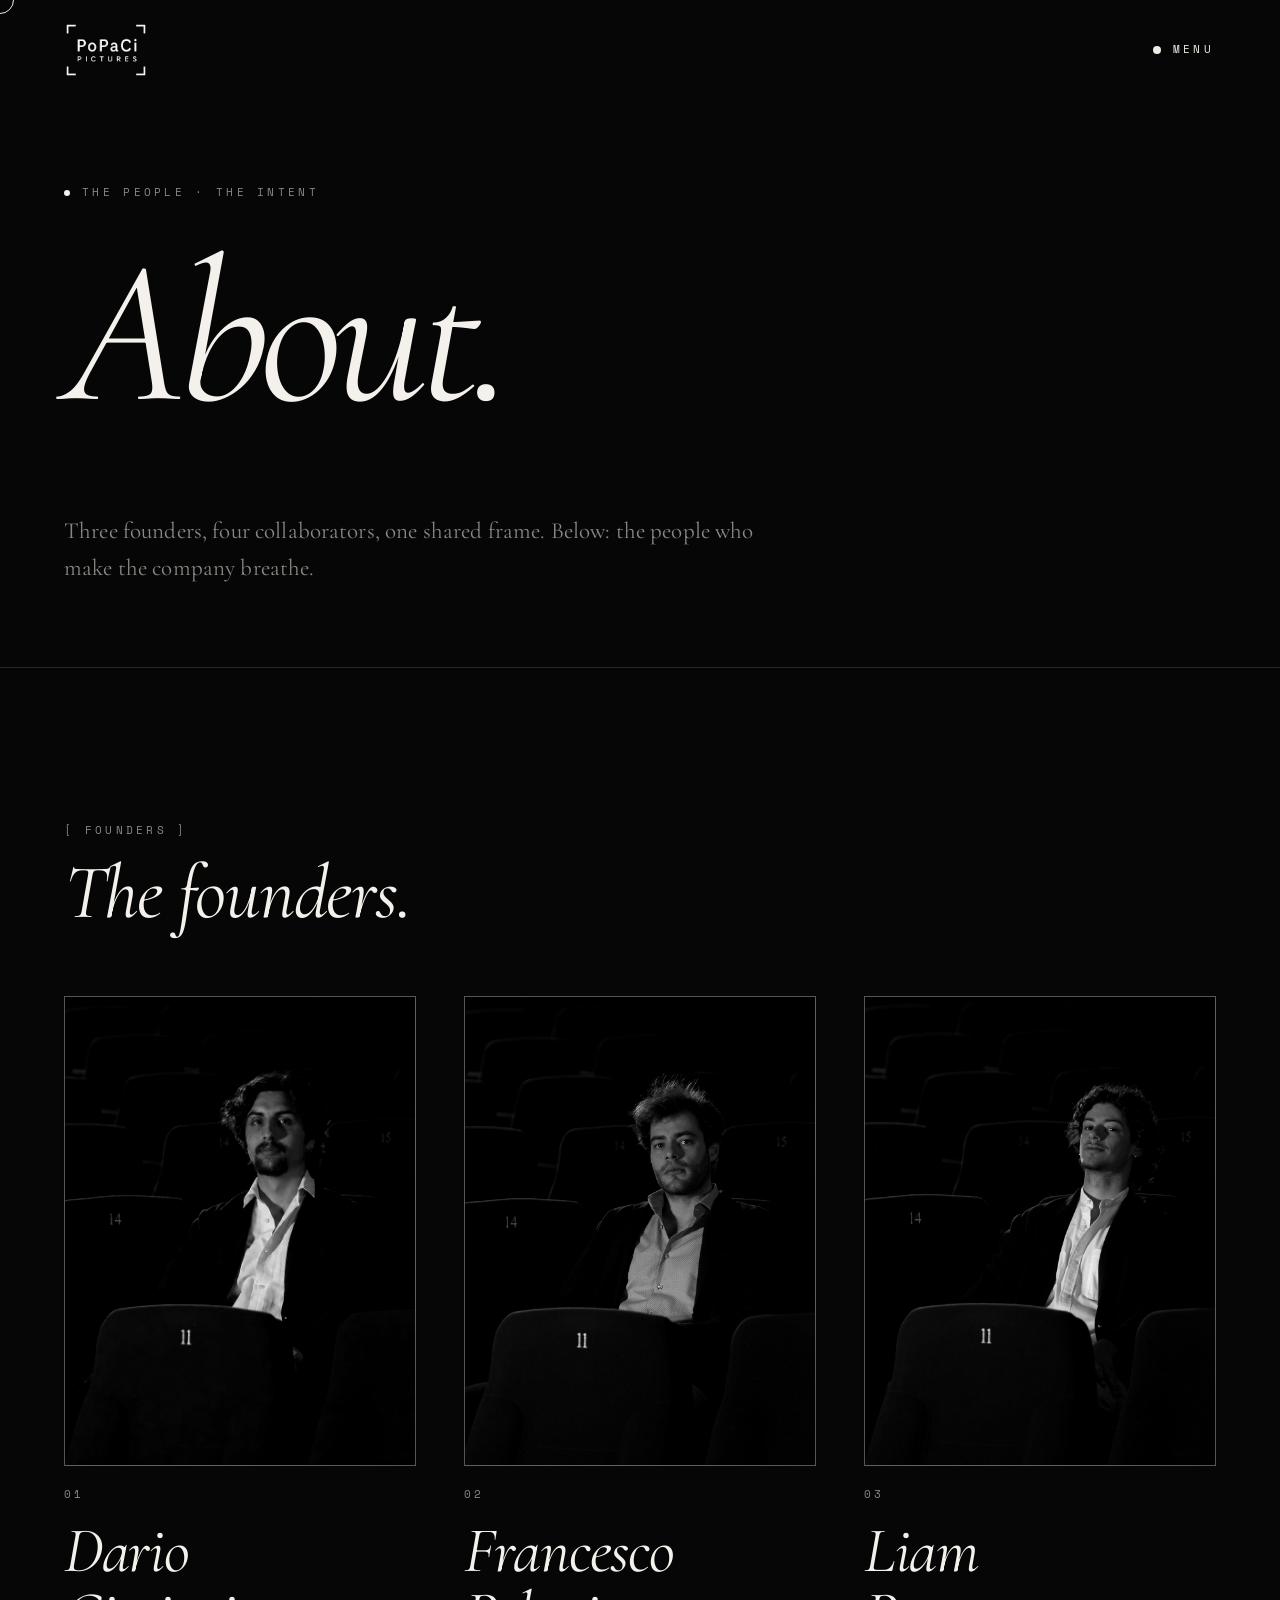
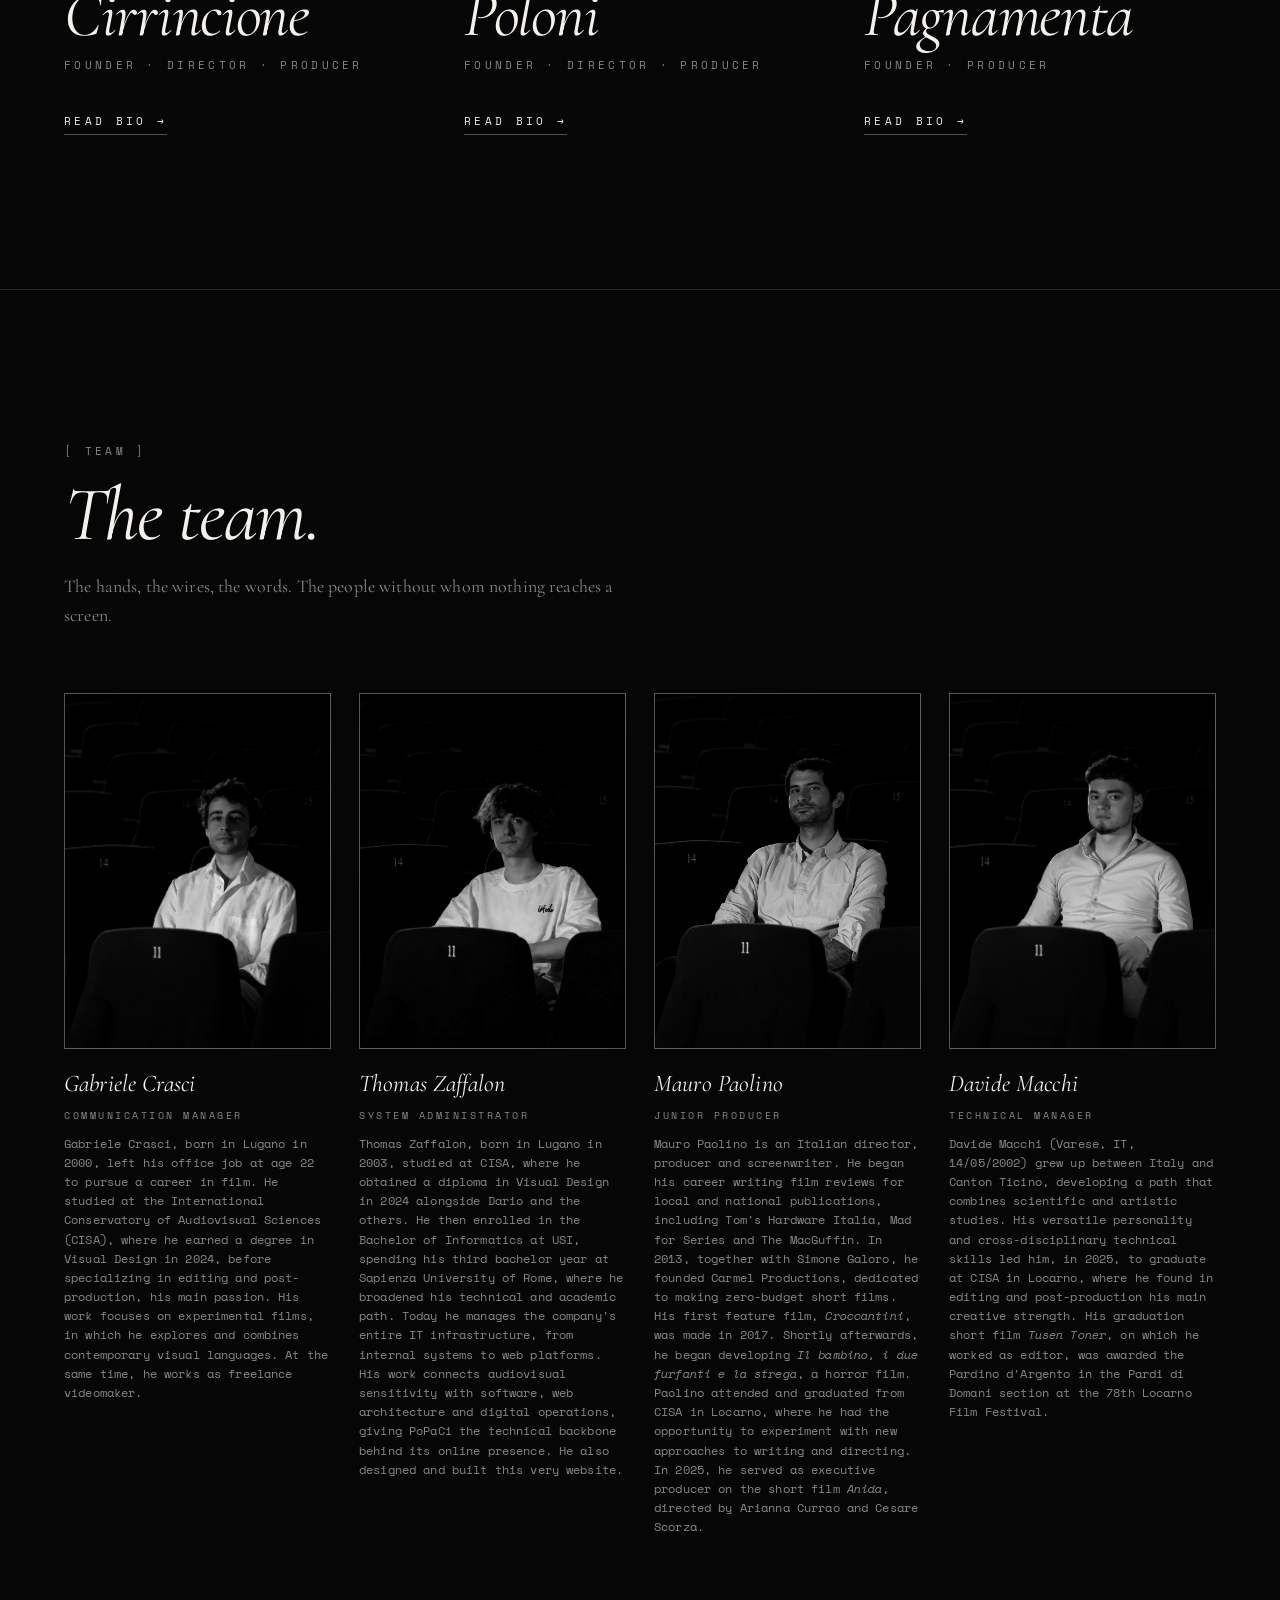
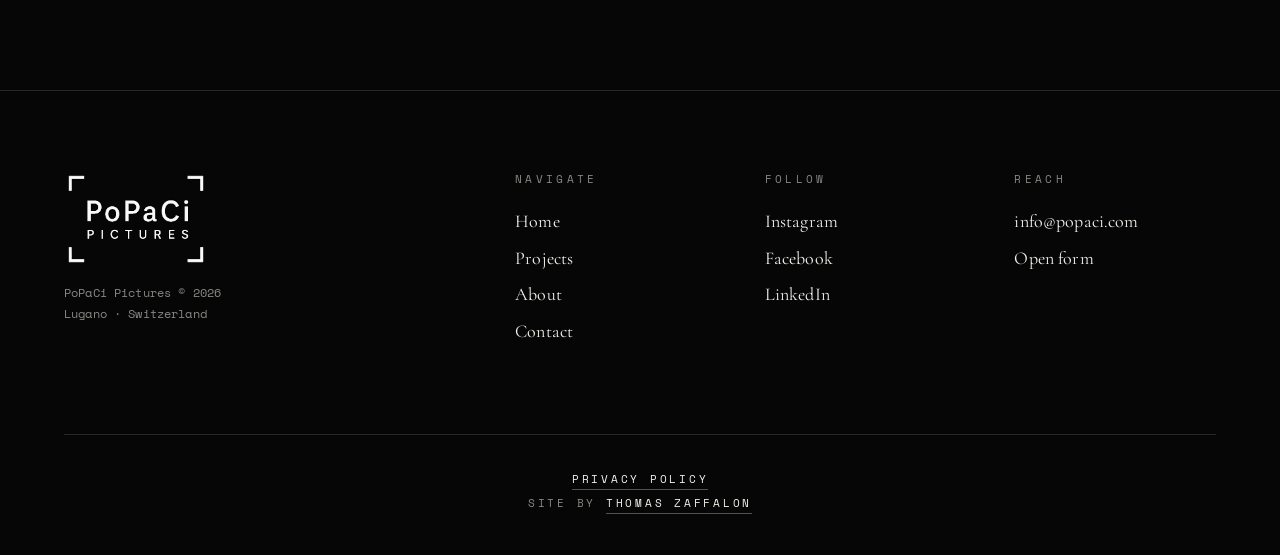
==== about.html @ 195db14e "new gabri desc" ====
<!DOCTYPE html>
<html lang="en">
<head>
<meta charset="UTF-8" />
<meta name="viewport" content="width=device-width, initial-scale=1.0" />
<title>About — PoPaCi Pictures</title>
<link rel="preconnect" href="https://fonts.googleapis.com">
<link rel="preconnect" href="https://fonts.gstatic.com" crossorigin>
<link href="https://fonts.googleapis.com/css2?family=Cormorant+Garamond:wght@300;400;500;700&family=Space+Mono:wght@400;700&display=swap" rel="stylesheet">
<meta name="description" content="Meet the founders and team behind PoPaCi Pictures — Dario Cirrincione, Francesco Poloni, Liam Pagnamenta and collaborators, based in Lugano, Switzerland." />
<link rel="canonical" href="https://popaci.com/about.html" />
<meta property="og:type" content="website" />
<meta property="og:site_name" content="PoPaCi Pictures" />
<meta property="og:title" content="About — PoPaCi Pictures" />
<meta property="og:description" content="Meet the founders and team behind PoPaCi Pictures — Dario Cirrincione, Francesco Poloni, Liam Pagnamenta and collaborators, based in Lugano, Switzerland." />
<meta property="og:url" content="https://popaci.com/about.html" />
<meta property="og:image" content="https://popaci.com/img/popaci-pictures-team-1.webp" />
<meta property="og:image:width" content="2200" />
<meta property="og:image:height" content="1466" />
<meta name="twitter:card" content="summary_large_image" />
<meta name="twitter:title" content="About — PoPaCi Pictures" />
<meta name="twitter:description" content="Meet the founders and team behind PoPaCi Pictures — Dario Cirrincione, Francesco Poloni, Liam Pagnamenta and collaborators, based in Lugano, Switzerland." />
<meta name="twitter:image" content="https://popaci.com/img/popaci-pictures-team-1.webp" />
<link rel="stylesheet" href="css/style.css" />
<link rel="icon" type="image/x-icon" href="img/favicons/favicon.ico">
<link rel="icon" type="image/png" sizes="16x16" href="img/favicons/favicon-16x16.png">
<link rel="icon" type="image/png" sizes="32x32" href="img/favicons/favicon-32x32.png">
<link rel="icon" type="image/png" sizes="48x48" href="img/favicons/favicon-48x48.png">
<link rel="apple-touch-icon" sizes="180x180" href="img/favicons/apple-touch-icon.png">
<link rel="icon" type="image/png" sizes="192x192" href="img/favicons/android-chrome-192x192.png">
<link rel="icon" type="image/png" sizes="512x512" href="img/favicons/android-chrome-512x512.png">
<script type="application/ld+json">
{
  "@context": "https://schema.org",
  "@graph": [
    {
      "@type": "Organization",
      "@id": "https://popaci.com/#organization",
      "name": "PoPaCi Pictures",
      "alternateName": "PoPaCi Pictures SNC",
      "url": "https://popaci.com",
      "logo": "https://popaci.com/img/logo_popaci_nero.jpg",
      "image": "https://popaci.com/img/logo_popaci_nero.jpg",
      "foundingDate": "2026-01-28",
      "foundingLocation": {
        "@type": "Place",
        "name": "Lugano, Switzerland"
      },
      "address": {
        "@type": "PostalAddress",
        "addressLocality": "Lugano",
        "addressRegion": "Ticino",
        "addressCountry": "CH"
      },
      "email": "info@popaci.com",
      "founder": [
        {
          "@type": "Person",
          "name": "Dario Cirrincione",
          "url": "https://popaci.com/dario.html"
        },
        {
          "@type": "Person",
          "name": "Francesco Poloni",
          "url": "https://popaci.com/francesco.html"
        },
        {
          "@type": "Person",
          "name": "Liam Pagnamenta",
          "url": "https://popaci.com/liam.html"
        }
      ],
      "sameAs": [
        "https://www.instagram.com/popaci_pictures",
        "https://www.facebook.com/profile.php?id=61589627325579",
        "https://www.linkedin.com/in/popaci-pictures-62361040b"
      ],
      "description": "PoPaCi Pictures is an audiovisual production company based in Ticino, founded on 28 January 2026, specialising in the development and production of short and feature-length films."
    },
    {
      "@type": "Person",
      "@id": "https://popaci.com/dario.html#person",
      "name": "Dario Cirrincione",
      "givenName": "Dario",
      "familyName": "Cirrincione",
      "url": "https://popaci.com/dario.html",
      "image": "https://popaci.com/img/dario-cirrincione-1.webp",
      "jobTitle": "Director, Writer, Producer",
      "birthPlace": {
        "@type": "Place",
        "name": "Basel, Switzerland"
      },
      "nationality": {
        "@type": "Country",
        "name": "Switzerland"
      },
      "alumniOf": {
        "@type": "EducationalOrganization",
        "name": "International Conservatory of Audiovisual Sciences (CISA)",
        "address": "Locarno, Switzerland"
      },
      "worksFor": {
        "@id": "https://popaci.com/#organization"
      }
    },
    {
      "@type": "Person",
      "@id": "https://popaci.com/francesco.html#person",
      "name": "Francesco Poloni",
      "givenName": "Francesco",
      "familyName": "Poloni",
      "url": "https://popaci.com/francesco.html",
      "image": "https://popaci.com/img/francesco-poloni-3.webp",
      "jobTitle": "Director, Writer, Producer",
      "birthDate": "1997",
      "birthPlace": {
        "@type": "Place",
        "name": "Bellinzona, Switzerland"
      },
      "nationality": {
        "@type": "Country",
        "name": "Switzerland"
      },
      "alumniOf": {
        "@type": "EducationalOrganization",
        "name": "International Conservatory of Audiovisual Sciences (CISA)",
        "address": "Locarno, Switzerland"
      },
      "worksFor": {
        "@id": "https://popaci.com/#organization"
      }
    },
    {
      "@type": "Person",
      "@id": "https://popaci.com/liam.html#person",
      "name": "Liam Pagnamenta",
      "givenName": "Liam",
      "familyName": "Pagnamenta",
      "url": "https://popaci.com/liam.html",
      "image": "https://popaci.com/img/liam-pagnamenta-1.webp",
      "jobTitle": "Producer",
      "birthPlace": {
        "@type": "Place",
        "name": "Lugano, Switzerland"
      },
      "nationality": {
        "@type": "Country",
        "name": "Switzerland"
      },
      "alumniOf": {
        "@type": "EducationalOrganization",
        "name": "Cantonal School of Commerce",
        "address": "Bellinzona, Switzerland"
      },
      "worksFor": {
        "@id": "https://popaci.com/#organization"
      }
    }
  ]
}
</script>
</head>
<body data-page="about">

<div class="grain" aria-hidden="true"></div>
<div class="cursor" aria-hidden="true"><span></span></div>

<header class="site-header">
  <a href="index.html" class="brand">
    <img src="img/logo_popaci_nero_cropped.png" alt="PoPaCi Pictures" class="brand-logo">
  </a>
  <button class="menu-toggle" aria-expanded="false" aria-controls="nav-overlay">
    <span class="mt-dot" aria-hidden="true"></span>
    <span class="mt-text">Menu</span>
  </button>
</header>

<nav id="nav-overlay" class="nav-overlay" aria-hidden="true">
  <a class="strip" href="index.html"><span class="strip-bg"></span><span class="strip-num">01</span><span class="strip-title">Home</span><span class="strip-sub">Where the reel begins</span></a>
  <a class="strip" href="projects.html"><span class="strip-bg"></span><span class="strip-num">02</span><span class="strip-title">Projects</span><span class="strip-sub">Stories in motion</span></a>
  <a class="strip current" href="about.html"><span class="strip-bg"></span><span class="strip-num">03</span><span class="strip-title">About</span><span class="strip-sub">Faces behind the lens</span></a>
  <a class="strip" href="contact.html"><span class="strip-bg"></span><span class="strip-num">04</span><span class="strip-title">Contact</span><span class="strip-sub">Step into the frame</span></a>
</nav>

<section class="page-hero">
  <p class="kicker"><span class="dot"></span> The people · The intent</p>
  <h1 class="page-title">About.</h1>
  <p class="page-lede">Three founders, four collaborators, one shared frame. Below: the people who make the company breathe.</p>
</section>

<!-- FOUNDERS -->
<section class="section founders">
  <div class="section-head">
    <p class="section-tag">[ Founders ]</p>
    <h2 class="section-title">The founders.</h2>
  </div>

  <div class="founders-grid">

    <a class="founder-card" href="dario.html">
      <div class="founder-portrait">
        <img src="img/dario-cirrincione-1.webp" alt="Dario Cirrincione" loading="lazy">
      </div>
      <div class="founder-card-info">
        <span class="founder-num">01</span>
        <h3 class="founder-name">Dario Cirrincione</h3>
        <p class="founder-role">Founder · Director · Producer</p>
        <span class="founder-link">Read bio &rarr;</span>
      </div>
    </a>

    <a class="founder-card" href="francesco.html">
      <div class="founder-portrait">
        <img src="img/francesco-poloni-3.webp" alt="Francesco Poloni" loading="lazy">
      </div>
      <div class="founder-card-info">
        <span class="founder-num">02</span>
        <h3 class="founder-name">Francesco Poloni</h3>
        <p class="founder-role">Founder · Director · Producer</p>
        <span class="founder-link">Read bio &rarr;</span>
      </div>
    </a>

    <a class="founder-card" href="liam.html">
      <div class="founder-portrait">
        <img src="img/liam-pagnamenta-1.webp" alt="Liam Pagnamenta" loading="lazy">
      </div>
      <div class="founder-card-info">
        <span class="founder-num">03</span>
        <h3 class="founder-name">Liam Pagnamenta</h3>
        <p class="founder-role">Founder · Producer</p>
        <span class="founder-link">Read bio &rarr;</span>
      </div>
    </a>

  </div>
</section>

<!-- TEAM -->
<section class="section team">
  <div class="section-head">
    <p class="section-tag">[ Team ]</p>
    <h2 class="section-title">The team.</h2>
    <p class="section-lede">The hands, the wires, the words. The people without whom nothing reaches a screen.</p>
  </div>

  <ul class="team-grid">
    <li class="member">
      <div class="member-portrait">
        <img src="img/gabriele-crasci-3.webp" alt="Gabriele Crasci" loading="lazy">
      </div>
      <div class="member-info">
        <h4 class="member-name">Gabriele Crasci</h4>
        <p class="member-role">Communication Manager</p>
        <p class="member-bio">
          Gabriele Crasci, born in Lugano in 2000, left his office job at age 22 to pursue a career in film. He studied at the International Conservatory of Audiovisual Sciences (CISA), where he earned a degree in Visual Design in 2024, before specializing in editing and post-production, his main passion.
          His work focuses on experimental films, in which he explores and combines contemporary visual languages. At the same time, he works as freelance videomaker.</p>
      </div>
    </li>

    <li class="member">
      <div class="member-portrait">
        <img src="img/thomas-zaffalon-4.jpg" alt="Thomas Zaffalon" loading="lazy">
      </div>
      <div class="member-info">
        <h4 class="member-name">Thomas Zaffalon</h4>
        <p class="member-role">System Administrator</p>
        <p class="member-bio">
          Thomas Zaffalon, born in Lugano in 2003, studied at CISA, where he obtained a diploma in Visual Design in 2024 alongside Dario and the others. He then enrolled in the Bachelor of Informatics at USI, spending his third bachelor year at Sapienza University of Rome, where he broadened his technical and academic path.
          Today he manages the company's entire IT infrastructure, from internal systems to web platforms. His work connects audiovisual sensitivity with software, web architecture and digital operations, giving PoPaCi the technical backbone behind its online presence. He also designed and built this very website.
        </p>
      </div>
    </li>

    <li class="member">
      <div class="member-portrait">
        <img src="img/mauro-paolino-1.webp" alt="Mauro Paolino" loading="lazy">
      </div>
      <div class="member-info">
        <h4 class="member-name">Mauro Paolino</h4>
        <p class="member-role">Junior Producer</p>
        <p class="member-bio">
          Mauro Paolino is an Italian director, producer and screenwriter. He began his career writing film reviews for local and national publications, including Tom's Hardware Italia, Mad for Series and The MacGuffin.
          In 2013, together with Simone Galoro, he founded Carmel Productions, dedicated to making zero-budget short films.
          His first feature film, <em>Croccantini</em>, was made in 2017. Shortly afterwards, he began developing <em>Il bambino, i due furfanti e la strega</em>, a horror film.
          Paolino attended and graduated from CISA in Locarno, where he had the opportunity to experiment with new approaches to writing and directing.
          In 2025, he served as executive producer on the short film <em>Anida</em>, directed by Arianna Currao and Cesare Scorza.
        </p>
      </div>
    </li>

    <li class="member">
      <div class="member-portrait">
        <img src="img/davide-macchi-1.webp" alt="Davide Macchi" loading="lazy">
      </div>
      <div class="member-info">
        <h4 class="member-name">Davide Macchi</h4>
        <p class="member-role">Technical Manager</p>
        <p class="member-bio">
          Davide Macchi (Varese, IT, 14/05/2002) grew up between Italy and Canton Ticino, developing a path that combines scientific and artistic studies. His versatile personality and cross-disciplinary technical skills led him, in 2025, to graduate at CISA in Locarno, where he found in editing and post-production his main creative strength.
          His graduation short film <em>Tusen Toner</em>, on which he worked as editor, was awarded the Pardino d'Argento in the Pardi di Domani section at the 78th Locarno Film Festival.
        </p>
      </div>
    </li>
  </ul>
</section>

<footer class="site-footer">
  <div class="footer-grid">
    <div><img src="img/logo_popaci_nero_cropped.png" alt="PoPaCi Pictures" class="footer-logo"><p class="muted">PoPaCi Pictures &copy; <span id="y"></span><br/>Lugano · Switzerland</p></div>
    <div><p class="footer-h">Navigate</p><ul><li><a href="index.html">Home</a></li><li><a href="projects.html">Projects</a></li><li><a href="about.html">About</a></li><li><a href="contact.html">Contact</a></li></ul></div>
    <div><p class="footer-h">Follow</p><ul><li><a href="https://www.instagram.com/popaci_pictures?igsh=M2hsNmV0cGVxNXV3" target="_blank" rel="noopener">Instagram</a></li><li><a href="https://www.facebook.com/profile.php?id=61589627325579" target="_blank" rel="noopener">Facebook</a></li><li><a href="https://www.linkedin.com/in/popaci-pictures-62361040b?utm_source=share_via&utm_content=profile&utm_medium=member_ios" target="_blank" rel="noopener">LinkedIn</a></li></ul></div>
    <div><p class="footer-h">Reach</p><ul><li><a href="mailto:info@popaci.com">info@popaci.com</a></li><li><a href="contact.html">Open form</a></li></ul></div>
  </div>
  <p class="site-credit"><a href="privacy.html">Privacy Policy</a><br>Site by <a href="https://www.tommyzaffa.com" target="_blank" rel="noopener">Thomas Zaffalon</a></p>
</footer>

<script src="js/main.js"></script>
</body>
</html>
---- css/style.css ----
/* =========================================================
   PoPaCi Pictures — black & white cinema
   ========================================================= */

:root {
  --bg: #060606;
  --bg-2: #0d0d0d;
  --ink: #f4f1ec;
  --ink-mut: #8a8783;
  --line: rgba(244, 241, 236, 0.14);
  --line-2: rgba(244, 241, 236, 0.32);
  --accent: #f4f1ec;
  --serif: "Cormorant Garamond", "Times New Roman", serif;
  --mono: "Space Mono", ui-monospace, Menlo, monospace;

  --ease: cubic-bezier(.7,.05,.1,1);
  --ease-soft: cubic-bezier(.4,.1,.1,1);

  --pad-x: clamp(20px, 5vw, 80px);
}

* { box-sizing: border-box; margin: 0; padding: 0; }

html {
  scroll-behavior: smooth;
  background: var(--bg);
  overscroll-behavior: none;
}

body {
  background: var(--bg);
  color: var(--ink);
  font-family: var(--mono);
  font-size: 14px;
  line-height: 1.6;
  letter-spacing: 0.01em;
  overflow-x: hidden;
  overscroll-behavior: none;
  -webkit-font-smoothing: antialiased;
}

/* hide scrollbars on every element, on every browser */
*, *::before, *::after { scrollbar-width: none; -ms-overflow-style: none; }
*::-webkit-scrollbar { width: 0; height: 0; display: none; background: transparent; }
html, body { scrollbar-width: none; -ms-overflow-style: none; }
html::-webkit-scrollbar, body::-webkit-scrollbar { width: 0; height: 0; display: none; }

/* lock scroll when menu open */
body.nav-open { overflow: hidden; touch-action: none; }

img { max-width: 100%; display: block; }
a { color: inherit; text-decoration: none; }
ul, ol { list-style: none; }
button { font: inherit; color: inherit; background: none; border: 0; cursor: pointer; }

/* ---------- film grain ---------- */
.grain {
  position: fixed; inset: 0;
  pointer-events: none;
  z-index: 9999;
  mix-blend-mode: soft-light;
  opacity: 0.045;
  background-image: url("data:image/svg+xml;utf8,<svg xmlns='http://www.w3.org/2000/svg' width='160' height='160'><filter id='n'><feTurbulence type='fractalNoise' baseFrequency='0.9' numOctaves='2' stitchTiles='stitch'/><feColorMatrix values='0 0 0 0 1  0 0 0 0 1  0 0 0 0 1  0 0 0 0.6 0'/></filter><rect width='100%' height='100%' filter='url(%23n)'/></svg>");
  animation: grainShift 1.2s steps(6) infinite;
}
@keyframes grainShift {
  0%   { transform: translate(0,0); }
  20%  { transform: translate(-2%,1%); }
  40%  { transform: translate(1%,-1%); }
  60%  { transform: translate(-1%,2%); }
  80%  { transform: translate(2%,-2%); }
  100% { transform: translate(0,0); }
}

/* ---------- custom cursor (desktop) ---------- */
.cursor {
  position: fixed; top: 0; left: 0;
  width: 28px; height: 28px;
  pointer-events: none;
  z-index: 10000;
  transform: translate(-50%, -50%);
  mix-blend-mode: difference;
  display: none;
}
.cursor span {
  display: block;
  width: 100%; height: 100%;
  border: 1px solid var(--ink);
  border-radius: 50%;
  transition: transform .25s var(--ease), background .25s var(--ease);
}
.cursor.is-hover span {
  transform: scale(1.8);
  background: var(--ink);
}
@media (hover: hover) and (pointer: fine) {
  body { cursor: none; }
  a, button, .strip, label, input, select, textarea { cursor: none; }
  .cursor { display: block; }
}

/* ---------- header ---------- */
.site-header {
  position: fixed;
  top: 0; left: 0; right: 0;
  z-index: 100;
  display: flex;
  align-items: center;
  justify-content: space-between;
  padding: 22px var(--pad-x);
  mix-blend-mode: difference;
  color: var(--ink);
}
.brand {
  display: inline-flex;
  align-items: center;
  gap: 14px;
  font-family: var(--mono);
  font-size: 12px;
  letter-spacing: 0.18em;
  text-transform: uppercase;
}
.brand-mark {
  display: inline-block;
  border: 1px solid currentColor;
  padding: 4px 8px;
  font-weight: 700;
  letter-spacing: 0.05em;
}
.brand-mark.big {
  font-size: 20px;
  padding: 8px 14px;
}
.brand-name { letter-spacing: 0.22em; }

/* ---------- brand logo image ---------- */
.brand-logo {
  height: 56px;
  width: auto;
  display: block;
  pointer-events: none;
  /* logo PNG has a transparent background and white pixels;
     header uses mix-blend-mode: difference so it stays crisp on any bg */
}
@media (max-width: 720px) {
  .brand-logo { height: 42px; }
}

/* ---------- intro animation overlay ---------- */
.sr-only {
  position: absolute;
  width: 1px; height: 1px;
  padding: 0; margin: -1px;
  overflow: hidden;
  clip: rect(0,0,0,0);
  white-space: nowrap;
  border: 0;
}

.footer-logo {
  height: 96px;
  width: auto;
  display: block;
  margin-bottom: 16px;
  mix-blend-mode: difference;
}

.intro-overlay {
  position: fixed;
  inset: 0;
  z-index: 9000;
  background: #000;
  display: flex;
  align-items: center;
  justify-content: center;
  color: #f4f1ec;
  overflow: hidden;
  transform-origin: center;
  transition: opacity 0.75s var(--ease), transform 0.75s var(--ease);
}
.intro-overlay::before {
  /* subtle cinematic vignette */
  content: "";
  position: absolute;
  inset: 0;
  background: radial-gradient(ellipse at center, transparent 55%, rgba(0,0,0,0.85) 100%);
  pointer-events: none;
}
.intro-overlay.is-leaving {
  opacity: 0;
  transform: scale(1.04);
  pointer-events: none;
}

.intro-stage {
  position: relative;
  width: min(720px, 84vw);
  aspect-ratio: 8 / 5;
  display: flex;
  align-items: center;
  justify-content: center;
  opacity: 0;
  transform: scale(0.94);
  animation: introStageIn 0.7s var(--ease-soft) 0.05s forwards;
}
@keyframes introStageIn {
  to { opacity: 1; transform: scale(1); }
}

/* SVG frame with corner brackets — drawn in like a viewfinder locking on */
.intro-frame {
  position: absolute;
  inset: 0;
  width: 100%;
  height: 100%;
  overflow: visible;
}
.intro-bracket {
  stroke-dasharray: 240;
  stroke-dashoffset: 240;
  transform-box: fill-box;
  transform-origin: center;
  animation: introDraw 0.95s var(--ease) forwards;
}
.intro-bracket.b1 { animation-delay: 0.55s; }
.intro-bracket.b2 { animation-delay: 0.70s; }
.intro-bracket.b3 { animation-delay: 0.85s; }
.intro-bracket.b4 { animation-delay: 1.00s; }
@keyframes introDraw {
  to { stroke-dashoffset: 0; }
}

/* central wordmark */
.intro-text {
  position: relative;
  z-index: 2;
  text-align: center;
  pointer-events: none;
  padding: 0 8%;
}
.intro-popaci {
  font-family: "Montserrat", "Helvetica Neue", Helvetica, Arial, sans-serif;
  font-style: normal;
  font-weight: 400;
  font-size: clamp(46px, 9.5vw, 108px);
  line-height: 1;
  letter-spacing: 0;
  display: inline-flex;
  margin-bottom: 0.22em;
}
.intro-popaci span {
  display: inline-block;
  opacity: 0;
  transform: translateY(0.5em);
  filter: blur(6px);
  animation: introLetterIn 0.6s var(--ease) forwards;
}
.intro-popaci span:nth-child(1) { animation-delay: 1.30s; }
.intro-popaci span:nth-child(2) { animation-delay: 1.36s; }
.intro-popaci span:nth-child(3) { animation-delay: 1.42s; }
.intro-popaci span:nth-child(4) { animation-delay: 1.48s; }
.intro-popaci span:nth-child(5) { animation-delay: 1.54s; }
.intro-popaci span:nth-child(6) { animation-delay: 1.60s; }
@keyframes introLetterIn {
  to { opacity: 1; transform: translateY(0); filter: blur(0); }
}

.intro-pictures {
  font-family: var(--mono);
  font-size: clamp(11px, 1.4vw, 16px);
  letter-spacing: 0.1em;
  text-transform: uppercase;
  opacity: 0;
  animation: introTrackOut 0.8s var(--ease) 1.95s forwards;
}
@keyframes introTrackOut {
  0%   { opacity: 0; letter-spacing: 0.05em; }
  40%  { opacity: 1; }
  100% { opacity: 1; letter-spacing: 0.55em; }
}

/* outro: brackets push outward as overlay leaves (frame opens up) */
.intro-overlay.is-leaving .intro-bracket {
  transition: transform 0.65s var(--ease), opacity 0.65s var(--ease);
  opacity: 0.4;
}
.intro-overlay.is-leaving .intro-bracket.b1 { transform: translate(-14px, -14px); }
.intro-overlay.is-leaving .intro-bracket.b2 { transform: translate(14px, -14px); }
.intro-overlay.is-leaving .intro-bracket.b3 { transform: translate(-14px, 14px); }
.intro-overlay.is-leaving .intro-bracket.b4 { transform: translate(14px, 14px); }

/* lock body scroll during intro */
body.intro-lock {
  overflow: hidden;
  touch-action: none;
}

/* reduced motion: skip the show, brief static beat then fade */
@media (prefers-reduced-motion: reduce) {
  .intro-stage,
  .intro-bracket,
  .intro-popaci span,
  .intro-pictures,
  .intro-scan {
    animation: none !important;
    opacity: 1 !important;
    transform: none !important;
    filter: none !important;
    stroke-dashoffset: 0 !important;
  }
  .intro-scan { opacity: 0 !important; }
}

/* ---------- menu toggle ---------- */
.menu-toggle {
  position: relative;
  display: inline-flex;
  align-items: center;
  gap: 12px;
  padding: 8px 2px;
  font-family: var(--mono);
  font-size: 11px;
  letter-spacing: 0.3em;
  text-transform: uppercase;
  color: currentColor;
}
.menu-toggle .mt-dot {
  width: 8px; height: 8px;
  background: currentColor;
  border-radius: 50%;
  transition: transform .4s var(--ease), border-radius .4s var(--ease);
}
.menu-toggle .mt-text {
  position: relative;
  display: inline-block;
}
.menu-toggle .mt-text::after {
  content: "";
  position: absolute;
  left: 0; right: 0; bottom: -4px;
  height: 1px;
  background: currentColor;
  transform: scaleX(0);
  transform-origin: left center;
  transition: transform .4s var(--ease);
}
.menu-toggle:hover .mt-text::after { transform: scaleX(1); }
.menu-toggle:hover .mt-dot { transform: scale(1.4); }

body.nav-open .menu-toggle .mt-dot {
  border-radius: 0;
  transform: rotate(45deg);
}
body.nav-open .menu-toggle .mt-text::after { transform: scaleX(1); }

/* ---------- innovative split-strip nav ---------- */
.nav-overlay {
  position: fixed;
  inset: 0;
  z-index: 90;
  display: flex;
  flex-direction: column;
  pointer-events: none;
}
.nav-overlay .strip {
  position: relative;
  flex: 1 1 0;
  display: flex;
  align-items: center;
  gap: 32px;
  padding: 0 var(--pad-x);
  overflow: hidden;
  border-bottom: 1px solid var(--line);
  background: var(--bg);
  transform: translateX(-100%);
  transition: transform .9s var(--ease);
  pointer-events: auto;
}
.nav-overlay .strip:nth-child(2) { transform: translateX(100%); }
.nav-overlay .strip:nth-child(3) { transform: translateX(-100%); }
.nav-overlay .strip:nth-child(4) { transform: translateX(100%); }

body.nav-open .nav-overlay .strip { transform: translateX(0); }
body.nav-open .nav-overlay .strip:nth-child(1) { transition-delay: .05s; }
body.nav-open .nav-overlay .strip:nth-child(2) { transition-delay: .15s; }
body.nav-open .nav-overlay .strip:nth-child(3) { transition-delay: .25s; }
body.nav-open .nav-overlay .strip:nth-child(4) { transition-delay: .35s; }

.strip-bg {
  position: absolute; inset: 0;
  background: var(--g, linear-gradient(120deg, #0a0a0a, #2a2a2a));
  opacity: 0;
  transform: scale(1.05);
  transition: opacity .6s var(--ease), transform .9s var(--ease);
  z-index: 0;
}
.strip-num {
  position: relative; z-index: 2;
  font-family: var(--mono);
  font-size: 12px;
  letter-spacing: 0.25em;
  color: var(--ink-mut);
  min-width: 40px;
}
.strip-title {
  position: relative; z-index: 2;
  font-family: var(--serif);
  font-style: italic;
  font-weight: 400;
  font-size: clamp(48px, 9vw, 140px);
  line-height: 0.95;
  letter-spacing: -0.02em;
  white-space: nowrap;
  /* trailing space so italic glyphs (e.g. trailing 'e') aren't clipped */
  padding-right: 0.12em;
  transition: transform .6s var(--ease), letter-spacing .6s var(--ease);
}
.strip-sub {
  position: relative; z-index: 2;
  margin-left: auto;
  padding-left: 24px;
  font-family: var(--mono);
  font-size: 11px;
  letter-spacing: 0.25em;
  text-transform: uppercase;
  color: var(--ink-mut);
  opacity: 0.4;
  transform: translateX(20px);
  transition: opacity .5s var(--ease), transform .5s var(--ease), color .4s var(--ease);
  white-space: nowrap;
}

.nav-overlay .strip:hover .strip-bg {
  opacity: 1;
  transform: scale(1);
}
.nav-overlay .strip:hover .strip-title {
  transform: translateX(10px);
}
.nav-overlay .strip:hover .strip-sub {
  opacity: 1;
  transform: translateX(0);
  color: var(--ink);
}

.nav-overlay .strip.current .strip-title {
  text-decoration: underline;
  text-decoration-color: var(--ink);
  text-decoration-thickness: 2px;
  text-underline-offset: 0.12em;
}

/* ---------- typography helpers ---------- */
.kicker {
  font-family: var(--mono);
  font-size: 11px;
  letter-spacing: 0.3em;
  text-transform: uppercase;
  color: var(--ink-mut);
  display: inline-flex; align-items: center; gap: 12px;
}
.kicker .dot {
  width: 6px; height: 6px;
  background: var(--ink);
  border-radius: 50%;
  animation: pulse 2s var(--ease) infinite;
}
@keyframes pulse {
  0%, 100% { opacity: 1; transform: scale(1); }
  50% { opacity: .35; transform: scale(.6); }
}

.section-tag {
  font-family: var(--mono);
  font-size: 11px;
  letter-spacing: 0.3em;
  text-transform: uppercase;
  color: var(--ink-mut);
}

/* ---------- HOME hero ---------- */
.hero {
  position: relative;
  min-height: 100vh;
  padding: 0 var(--pad-x) 80px;
  display: flex;
  flex-direction: column;
  justify-content: flex-end;
  /* allow .hero-bars to extend past the hero on mobile (where hero is 90vh
     but bars must reach the full 100vh of the opening viewport); horizontal
     clipping of the photo is handled by .hero-media's own overflow:hidden */
  overflow: visible;
  background: #000;
}
.hero-bars {
  position: absolute; inset: 0;
  background:
    /* leftmost vertical line that the repeating gradient doesn't cover */
    linear-gradient(to right, var(--line) 0 1px, transparent 1px),
    repeating-linear-gradient(
      to right,
      transparent 0,
      transparent calc(100% / 12 - 1px),
      var(--line) calc(100% / 12 - 1px),
      var(--line) calc(100% / 12)
    );
  opacity: .45;
  pointer-events: none;
  z-index: 1;
}

/* hero background photo — cinematic B&W, fades into bg behind hero text */
.hero-media {
  position: absolute;
  inset: 0;
  z-index: 0;
  pointer-events: none;
  overflow: hidden;
  --hero-media-opacity: 0.78;
}
.hero-media img {
  position: absolute;
  /* shifted further right (parent overflow-hidden clips a small slice on the right);
     natural aspect so the left side of the photo is never cropped */
  right: -4%;
  top: 50%;
  transform: translateY(-50%);
  width: 72%;
  height: auto;
  max-height: 100%;
  filter: grayscale(1) brightness(1.18) contrast(1.08);
  opacity: var(--hero-media-opacity);
  /* long fade-out only on the left side of the photo */
  -webkit-mask-image: linear-gradient(90deg,
    transparent 0%,
    rgba(0,0,0,0.45) 8%,
    rgba(0,0,0,0.85) 20%,
    #000 32%,
    #000 100%);
          mask-image: linear-gradient(90deg,
    transparent 0%,
    rgba(0,0,0,0.45) 8%,
    rgba(0,0,0,0.85) 20%,
    #000 32%,
    #000 100%);
  animation: heroMediaFade 1.6s var(--ease) .35s both;
}
@keyframes heroMediaFade {
  from { opacity: 0; }
  to   { opacity: var(--hero-media-opacity); }
}
/* subtle bg-side darken for title readability — much lighter than before since the mask does the work */
.hero-media::before {
  content: "";
  position: absolute; inset: 0;
  background:
    linear-gradient(90deg,
      rgba(6,6,6,0.35) 0%,
      rgba(6,6,6,0.18) 10%,
      rgba(6,6,6,0.05) 22%,
      transparent 35%);
  z-index: 1;
}
/* vertical soft mask — fades the photo region into pure black at top and bottom */
.hero-media::after {
  content: "";
  position: absolute; inset: 0;
  background:
    linear-gradient(180deg,
      #000 0%,
      transparent 12%,
      transparent 78%,
      #000 100%);
  z-index: 1;
}
/* legacy top beige band disabled — hero bg is now pure black */
.hero::before { display: none; }
/* cross-fade between the black hero and the beige section that follows;
   sits at the very bottom of the hero, transparent at the top so it doesn't
   disturb content, fading to the page bg colour at the very edge. Height is
   tuned per breakpoint: shorter on PC (less vertical space), softer on mobile */
.hero::after {
  content: "";
  position: absolute;
  left: 0; right: 0;
  bottom: 0;
  height: 8vh;
  background: linear-gradient(180deg, transparent 0%, var(--bg) 100%);
  z-index: 3;
  pointer-events: none;
}

.hero-inner { position: relative; z-index: 2; max-width: 1400px; }
.hero-inner .kicker { margin-bottom: 14px; }

.hero-title {
  font-family: var(--serif);
  font-weight: 400;
  font-style: italic;
  font-size: clamp(48px, 10vw, 175px);
  line-height: 0.88;
  letter-spacing: -0.04em;
  margin-bottom: 32px;
  display: flex;
  flex-wrap: wrap;
  gap: 0;            /* no extra flex gap; words sit close */
}
.hero-title .word {
  display: inline-block;
  overflow: visible;
  /* generous padding so italic terminals / ascenders aren't clipped,
     fully cancelled by negative margins so flow size is unchanged */
  padding: 0.22em 0.3em 0.28em;
  margin: -0.22em -0.3em -0.28em;
}
.hero-title .word > span {
  display: inline-block;
  opacity: 0;
  transform: translateY(0.16em);
  animation: titleFadeUp .9s var(--ease) forwards;
  padding-right: 0.12em;
}
/* "Pictures" on its own line, smaller and lighter — leaves the photo's faces visible */
.hero-title .word.amp {
  flex-basis: 100%;
  margin-left: 0;
  margin-top: 0.12em;
  font-size: 0.34em;
  font-style: normal;
  font-weight: 300;
  letter-spacing: 0.32em;
  text-transform: uppercase;
  padding-left: 0.35em;
}
.hero-title .word:nth-child(1) > span { animation-delay: .1s; }
.hero-title .word:nth-child(2) > span { animation-delay: .25s; }
.hero-title .word:nth-child(3) > span { animation-delay: .4s; }
.hero-title .word:nth-child(4) > span { animation-delay: .55s; font-style: normal; font-weight: 300; }
@keyframes titleFadeUp {
  to { opacity: 1; transform: translateY(0); }
}

.hero-sub {
  font-family: var(--serif);
  font-size: clamp(18px, 1.6vw, 24px);
  line-height: 1.5;
  max-width: 540px;
  color: var(--ink);
  margin-bottom: 40px;
  opacity: 0;
  animation: fadeUp .9s var(--ease) .9s forwards;
}
@keyframes fadeUp {
  from { opacity: 0; transform: translateY(20px); }
  to   { opacity: 1; transform: translateY(0); }
}

.hero-cta {
  display: flex;
  gap: 28px;
  align-items: center;
  flex-wrap: wrap;
  opacity: 0;
  animation: fadeUp .9s var(--ease) 1.05s forwards;
}

.btn-line {
  position: relative;
  display: inline-block;
  padding: 16px 28px;
  border: 1px solid var(--ink);
  font-family: var(--mono);
  font-size: 11px;
  letter-spacing: 0.3em;
  text-transform: uppercase;
  overflow: hidden;
  isolation: isolate;
}
.btn-line span { position: relative; z-index: 2; transition: color .4s var(--ease); }
.btn-line::before {
  content: "";
  position: absolute; inset: 0;
  background: var(--ink);
  transform: translateY(101%);
  transition: transform .5s var(--ease);
  z-index: 1;
}
.btn-line:hover::before { transform: translateY(0); }
.btn-line:hover span { color: var(--bg); }
.btn-line.wide { padding: 20px 32px; }

.btn-text {
  font-family: var(--mono);
  font-size: 11px;
  letter-spacing: 0.3em;
  text-transform: uppercase;
  border-bottom: 1px solid var(--line-2);
  padding-bottom: 4px;
  transition: border-color .3s, letter-spacing .4s var(--ease);
}
.btn-text:hover { border-color: var(--ink); letter-spacing: 0.36em; }

.scroll-hint {
  position: absolute;
  bottom: 30px;
  right: var(--pad-x);
  z-index: 3;
  display: flex;
  align-items: center;
  gap: 14px;
  font-family: var(--mono);
  font-size: 10px;
  letter-spacing: 0.3em;
  text-transform: uppercase;
  color: var(--ink-mut);
}
.scroll-hint i {
  display: block;
  width: 1px; height: 40px;
  background: linear-gradient(to bottom, var(--ink), transparent);
  position: relative;
  overflow: hidden;
}
.scroll-hint i::after {
  content: "";
  position: absolute; top: -40px; left: 0;
  width: 1px; height: 40px;
  background: var(--ink);
  animation: scrollDot 2s var(--ease) infinite;
}
@keyframes scrollDot {
  0% { top: -40px; }
  100% { top: 100%; }
}

/* ---------- generic sections ---------- */
.section {
  padding: clamp(80px, 12vw, 160px) var(--pad-x);
  position: relative;
}
.section + .section { border-top: 1px solid var(--line); }

.section-head { margin-bottom: 64px; max-width: 900px; }
.section-head .section-tag { display: block; margin-bottom: 16px; }
.section-title {
  font-family: var(--serif);
  font-weight: 400;
  font-style: italic;
  font-size: clamp(40px, 6vw, 96px);
  line-height: 1;
  letter-spacing: -0.02em;
}
.section-title.small {
  font-size: clamp(28px, 3.2vw, 44px);
}
.section-lede {
  font-family: var(--serif);
  font-size: clamp(16px, 1.4vw, 22px);
  color: var(--ink-mut);
  margin-top: 18px;
  max-width: 600px;
}

.grid-12 {
  display: grid;
  grid-template-columns: repeat(12, 1fr);
  gap: 32px;
}
.col-3 { grid-column: span 3; }
.col-9 { grid-column: span 9; }

.about-blurb-text .lead {
  font-family: var(--serif);
  font-size: clamp(22px, 2.4vw, 36px);
  line-height: 1.35;
  margin-bottom: 24px;
}
.about-blurb-text p:not(.lead) {
  color: var(--ink-mut);
  max-width: 640px;
}
.about-blurb-text em { font-style: italic; color: var(--ink); }

/* ---------- news (horizontal carousel) ---------- */
.news-rail {
  position: relative;
  margin: 0 calc(var(--pad-x) * -1);    /* bleed to viewport edges */
  padding: 8px 0 24px;
  border-top: 1px solid var(--line);
  border-bottom: 1px solid var(--line);
}
.news-track {
  display: flex;
  gap: 24px;
  padding: 32px var(--pad-x);
  overflow-x: auto;
  overflow-y: hidden;
  scroll-snap-type: x mandatory;
  scrollbar-width: none;
  -ms-overflow-style: none;
  scroll-padding-left: var(--pad-x);
  -webkit-overflow-scrolling: touch;
  cursor: grab;
}
.news-track:active { cursor: grabbing; }
.news-track::-webkit-scrollbar { display: none; }

.news-card {
  flex: 0 0 clamp(260px, 32vw, 380px);
  scroll-snap-align: start;
  display: flex;
  flex-direction: column;
  background: var(--bg-2);
  border: 1px solid var(--line);
  color: inherit;
  text-decoration: none;
  overflow: hidden;
  transition: transform .5s var(--ease), border-color .4s var(--ease);
}
.news-card:hover {
  border-color: var(--ink);
  transform: translateY(-6px);
}
.news-card--inactive {
  cursor: default;
}
.news-card--inactive:hover {
  border-color: var(--line);
  transform: none;
}
.news-cover {
  position: relative;
  aspect-ratio: 4/3;
  background: linear-gradient(135deg, #1a1a1a 0%, #050505 100%);
  overflow: hidden;
  border-bottom: 1px solid var(--line);
}
.news-cover::before {
  content: "";
  position: absolute; inset: 0;
  background:
    repeating-linear-gradient(90deg, transparent 0 6px, rgba(255,255,255,0.02) 6px 7px),
    radial-gradient(circle at 30% 30%, rgba(255,255,255,0.06), transparent 60%);
  pointer-events: none;
}
.news-cover img {
  position: absolute; inset: 0;
  width: 100%; height: 100%;
  object-fit: cover;
  filter: none;
  transition: transform .8s var(--ease), filter .5s var(--ease);
}
.news-card:hover .news-cover img {
  transform: scale(1.05);
}
/* Festival card: slightly desaturated */
.news-card[data-tone="a"] .news-cover img {
  filter: saturate(0.65);
}
/* PoPaCi SNC card: keep B&W */
.news-card[data-tone="d"] .news-cover img {
  filter: grayscale(1) brightness(1.15) contrast(1.08);
}
.news-card[data-tone="d"]:hover .news-cover img {
  filter: grayscale(1) brightness(1.18) contrast(1.1);
}
/* Nothing But Flesh news cover: anchor image at its bottom so the lower part
   of the full poster is visible (image is shifted up to the maximum within
   the 4:3 cover crop) */
.news-card[href*="nothing-but-flesh"] .news-cover img { object-position: center bottom; }
.news-card[data-tone="a"] .news-cover { background: linear-gradient(160deg, #1f1f1f, #050505); }
.news-card[data-tone="b"] .news-cover { background: linear-gradient(20deg, #2a2a2a, #0a0a0a); }
.news-card[data-tone="c"] .news-cover { background: linear-gradient(220deg, #1a1a1a, #0d0d0d 60%, #2a2a2a); }
.news-card[data-tone="d"] .news-cover { background: linear-gradient(110deg, #050505, #2f2f2f); }

.news-meta {
  display: flex;
  justify-content: space-between;
  align-items: center;
  padding: 16px 20px 0;
  font-family: var(--mono);
  font-size: 10px;
  letter-spacing: 0.25em;
  text-transform: uppercase;
  color: var(--ink-mut);
}
.news-tag {
  border: 1px solid var(--line-2);
  padding: 4px 10px;
}
.news-body { padding: 12px 20px 24px; }
.news-title {
  font-family: var(--serif);
  font-style: italic;
  font-weight: 400;
  font-size: clamp(20px, 1.8vw, 26px);
  line-height: 1.2;
  margin-bottom: 10px;
  padding-right: 0.12em;
}
.news-excerpt {
  color: var(--ink-mut);
  font-family: var(--mono);
  font-size: 12px;
  line-height: 1.55;
}
.news-rail-hint {
  display: flex;
  justify-content: space-between;
  align-items: center;
  padding: 0 var(--pad-x) 8px;
  font-family: var(--mono);
  font-size: 10px;
  letter-spacing: 0.3em;
  text-transform: uppercase;
  color: var(--ink-mut);
}
.news-rail-hint .rail-arrows { display: inline-flex; gap: 8px; }
.news-rail-hint .rail-arrow {
  width: 36px; height: 36px;
  border: 1px solid var(--line-2);
  display: inline-flex; align-items: center; justify-content: center;
  font-size: 16px;
  transition: border-color .3s, background .3s, color .3s;
}
.news-rail-hint .rail-arrow:hover { border-color: var(--ink); background: var(--ink); color: var(--bg); }

/* ---------- partners marquee ---------- */
.marquee {
  overflow: hidden;
  white-space: nowrap;
  border-top: 1px solid var(--line);
  border-bottom: 1px solid var(--line);
  padding: 32px 0;
  -webkit-mask-image: linear-gradient(90deg, transparent, #000 8%, #000 92%, transparent);
          mask-image: linear-gradient(90deg, transparent, #000 8%, #000 92%, transparent);
}
.marquee-track {
  display: inline-flex;
  align-items: center;
  gap: 40px;
  animation: marquee 45s linear infinite;
  font-family: var(--serif);
  font-style: italic;
  font-size: clamp(32px, 4vw, 56px);
}
.m-item { display: inline-block; }
.m-sep {
  color: var(--ink-mut);
  font-family: var(--mono);
  font-style: normal;
  font-size: 24px;
}
@keyframes marquee {
  from { transform: translateX(0); }
  to   { transform: translateX(-50%); }
}

/* ---------- footer ---------- */
.site-footer {
  border-top: 1px solid var(--line);
  padding: 80px var(--pad-x) 40px;
}
.footer-grid {
  display: grid;
  grid-template-columns: 2fr 1fr 1fr 1fr;
  gap: 48px;
  padding-bottom: 80px;
  border-bottom: 1px solid var(--line);
}
.footer-h {
  font-family: var(--mono);
  font-size: 11px;
  letter-spacing: 0.3em;
  text-transform: uppercase;
  color: var(--ink-mut);
  margin-bottom: 18px;
}
.site-footer ul li { margin-bottom: 8px; }
.site-footer ul a {
  font-family: var(--serif);
  font-size: 18px;
  border-bottom: 1px solid transparent;
  transition: border-color .3s, padding-left .3s var(--ease);
}
.site-footer ul a:hover { border-color: var(--ink); padding-left: 8px; }
.muted { color: var(--ink-mut); font-size: 12px; line-height: 1.7; margin-top: 14px; }
.colophon {
  font-family: var(--serif);
  font-style: italic;
  font-size: 18px;
  color: var(--ink-mut);
  margin-top: 32px;
  text-align: center;
}

/* ---------- inner page hero ---------- */
.page-hero {
  padding: 180px var(--pad-x) 80px;
  border-bottom: 1px solid var(--line);
}
.page-hero .kicker { margin-bottom: 30px; }
.page-title {
  font-family: var(--serif);
  font-style: italic;
  font-weight: 400;
  font-size: clamp(80px, 16vw, 240px);
  line-height: 1;          /* room for italic descenders (e.g. j of Projects) */
  letter-spacing: -0.04em;
  padding-bottom: 0.18em;  /* clearance below the descender */
}
.page-lede {
  font-family: var(--serif);
  font-size: clamp(20px, 1.8vw, 28px);
  color: var(--ink-mut);
  max-width: 700px;
  margin-top: 40px;        /* bumped from 24px */
}

/* ---------- MFF feature card ---------- */
.mff-feature { padding-top: clamp(60px, 8vw, 120px); }
.mff-card {
  position: relative;
  display: block;
  padding: clamp(40px, 6vw, 100px) clamp(32px, 5vw, 80px);
  border: 1px solid var(--line-2);
  overflow: hidden;
  isolation: isolate;
  transition: border-color .4s var(--ease);
}
.mff-bg {
  position: absolute; inset: 0;
  background:
    radial-gradient(ellipse at 80% 20%, #2a2a2a 0%, transparent 60%),
    repeating-linear-gradient(45deg, #0a0a0a 0 2px, transparent 2px 12px);
  z-index: -1;
  opacity: .8;
  transition: transform .9s var(--ease), opacity .6s var(--ease);
}
.mff-card:hover .mff-bg { transform: scale(1.08); opacity: 1; }
.mff-card:hover { border-color: var(--ink); }

.mff-meta { display: flex; gap: 12px; margin-bottom: 32px; }
.tag-pill {
  font-family: var(--mono);
  font-size: 10px;
  letter-spacing: 0.25em;
  text-transform: uppercase;
  padding: 6px 12px;
  border: 1px solid var(--ink);
  background: var(--ink);
  color: var(--bg);
}
.tag-pill.ghost { background: transparent; color: var(--ink); }

.mff-title {
  font-family: var(--serif);
  font-style: italic;
  font-weight: 400;
  font-size: clamp(48px, 11vw, 200px);
  line-height: 1;             /* avoid descender-of-g / ascender-of-f collision */
  letter-spacing: -0.03em;
  display: flex;
  flex-direction: column;
  overflow: visible;
}
.mff-title span {
  display: inline-block;
  padding-right: 0.12em;      /* italic right-edge breathing room */
}
.mff-title span:nth-child(2) { padding-left: 1.2em; opacity: 0.85; }
.mff-title span:nth-child(3) { padding-left: 2.4em; opacity: 0.65; }

@media (max-width: 700px) {
  .mff-title {
    font-size: clamp(40px, 13vw, 80px);
    line-height: 1.05;
  }
  .mff-title span:nth-child(2) { padding-left: 0.6em; }
  .mff-title span:nth-child(3) { padding-left: 1.2em; }
}

.mff-sub {
  font-family: var(--serif);
  font-size: clamp(18px, 1.6vw, 26px);
  color: var(--ink-mut);
  margin-top: 24px;
  max-width: 640px;
}
.mff-footer {
  display: flex;
  justify-content: space-between;
  align-items: center;
  margin-top: 60px;
  padding-top: 24px;
  border-top: 1px solid var(--line);
  font-family: var(--mono);
  font-size: 12px;
  letter-spacing: 0.3em;
  text-transform: uppercase;
}
.mff-footer .arrow {
  font-size: 24px;
  transition: transform .4s var(--ease);
}
.mff-card:hover .mff-footer .arrow { transform: translateX(12px); }

/* ---------- works grid ---------- */
.works-section.dark { background: var(--bg-2); }
.works-grid {
  display: grid;
  grid-template-columns: repeat(auto-fill, minmax(280px, 1fr));
  gap: 48px 32px;
}
.work {
  display: flex;
  flex-direction: column;
  gap: 20px;
}
.work-poster {
  position: relative;
  aspect-ratio: 2/3;
  background:
    linear-gradient(135deg, #1a1a1a 0%, #0a0a0a 100%);
  overflow: hidden;
  display: flex;
  align-items: flex-end;
  justify-content: flex-start;
  padding: 20px;
  border: 1px solid var(--line);
  transition: transform .6s var(--ease), border-color .4s var(--ease);
}
.work-poster::before {
  content: "";
  position: absolute; inset: 0;
  background:
    repeating-linear-gradient(
      90deg, transparent 0 6px,
      rgba(255,255,255,0.02) 6px 7px
    ),
    radial-gradient(circle at 30% 30%, rgba(255,255,255,0.06), transparent 60%);
  pointer-events: none;
}
.work[data-tone="a"] .work-poster { background: linear-gradient(160deg, #1f1f1f, #050505); }
.work[data-tone="b"] .work-poster { background: linear-gradient(20deg, #2a2a2a, #0a0a0a); }
.work[data-tone="c"] .work-poster { background: linear-gradient(220deg, #1a1a1a, #0d0d0d 60%, #2a2a2a); }
.work[data-tone="d"] .work-poster { background: linear-gradient(110deg, #050505, #2f2f2f); }

.work-poster:hover { transform: translateY(-6px); border-color: var(--ink); }
.poster-num {
  position: relative;
  font-family: var(--mono);
  font-size: 11px;
  letter-spacing: 0.3em;
  color: var(--ink);
  border: 1px solid var(--ink);
  padding: 4px 8px;
}

.work-info { display: flex; flex-direction: column; gap: 8px; }
.status {
  align-self: flex-start;
  font-family: var(--mono);
  font-size: 10px;
  letter-spacing: 0.25em;
  text-transform: uppercase;
  padding: 4px 10px;
  border-radius: 100px;
  border: 1px solid var(--line-2);
}
.status--live {
  background: var(--ink);
  color: var(--bg);
  border-color: var(--ink);
  position: relative;
  padding-left: 22px;
}
.status--live::before {
  content: "";
  position: absolute;
  left: 10px; top: 50%;
  width: 6px; height: 6px;
  background: var(--bg);
  border-radius: 50%;
  transform: translateY(-50%);
  animation: pulse 1.6s var(--ease) infinite;
}
.status--done { color: var(--ink-mut); }

.work-title {
  font-family: var(--serif);
  font-style: italic;
  font-weight: 400;
  font-size: clamp(22px, 2vw, 30px);
  line-height: 1.15;
  margin-top: 4px;
}
.work-desc {
  color: var(--ink-mut);
  font-family: var(--mono);
  font-size: 12px;
  line-height: 1.6;
}
.work-meta {
  font-family: var(--mono);
  font-size: 11px;
  letter-spacing: 0.18em;
  color: var(--ink-mut);
  text-transform: uppercase;
  margin-top: 6px;
}

/* ---------- ABOUT ---------- */

/* compact grid for about page overview */
.founders-grid {
  display: grid;
  grid-template-columns: repeat(3, 1fr);
  gap: clamp(24px, 4vw, 48px);
}
.founder-card {
  display: flex;
  flex-direction: column;
  gap: 20px;
  color: inherit;
  text-decoration: none;
}
.founder-card-info { display: flex; flex-direction: column; gap: 4px; }
.founder-link {
  align-self: flex-start;
  font-family: var(--mono);
  font-size: 11px;
  letter-spacing: 0.3em;
  text-transform: uppercase;
  border-bottom: 1px solid var(--line-2);
  padding-bottom: 4px;
  margin-top: 10px;
  transition: border-color .3s, letter-spacing .4s var(--ease);
}
.founder-card:hover .founder-link { border-color: var(--ink); letter-spacing: 0.36em; }

/* full-bio layout used on dario.html etc. */
.founders-list {
  display: flex;
  flex-direction: column;
  gap: 80px;
}
.founder {
  display: grid;
  grid-template-columns: minmax(220px, 320px) 1fr;
  gap: 60px;
  align-items: start;
  padding-bottom: 60px;
  border-bottom: 1px solid var(--line);
}
.founder:last-child { border-bottom: 0; }

.founder-portrait,
.member-portrait {
  position: relative;
  aspect-ratio: 3/4;
  background:
    radial-gradient(circle at 30% 30%, #303030 0%, #0a0a0a 70%);
  border: 1px solid var(--line-2);
  display: flex;
  align-items: center;
  justify-content: center;
  overflow: hidden;
  transition: transform .6s var(--ease);
}
.founder-portrait img,
.member-portrait img {
  position: absolute; inset: 0;
  width: 100%; height: 100%;
  object-fit: cover;
  /* cinematic B&W: desaturated, shadows lifted, gentle contrast.
     keeps the subject clearly readable on already-dim cinema backgrounds */
  filter: grayscale(1) brightness(1.15) contrast(1.08);
  transition: filter .6s var(--ease), transform .6s var(--ease);
}
/* hover: subtle "breath" — slight zoom + lift, stays B&W to keep the team coherent */
.founder-card:hover .founder-portrait,
.founder:hover .founder-portrait,
.member:hover .member-portrait {
  transform: scale(1.01);
}
.founder-card:hover .founder-portrait img,
.founder:hover .founder-portrait img,
.member:hover .member-portrait img {
  filter: grayscale(1) brightness(1.22) contrast(1.1);
  transform: scale(1.04);
}

.founder-info { padding-top: 16px; }
.founder-num {
  font-family: var(--mono);
  font-size: 11px;
  letter-spacing: 0.3em;
  color: var(--ink-mut);
}
.founder-name {
  font-family: var(--serif);
  font-style: italic;
  font-weight: 400;
  font-size: clamp(36px, 5vw, 72px);
  line-height: 1;
  margin: 12px 0 6px;
  letter-spacing: -0.02em;
}
.founder-role {
  font-family: var(--mono);
  font-size: 11px;
  letter-spacing: 0.3em;
  text-transform: uppercase;
  color: var(--ink-mut);
  margin-bottom: 24px;
}
.founder-bio {
  font-family: var(--serif);
  font-size: clamp(17px, 1.4vw, 22px);
  line-height: 1.55;
  max-width: 640px;
  color: var(--ink);
}

.team-grid {
  display: grid;
  grid-template-columns: repeat(auto-fill, minmax(220px, 1fr));
  gap: 40px 28px;
}
.member { display: flex; flex-direction: column; gap: 16px; }
.member-info { display: flex; flex-direction: column; gap: 4px; }
.member-name {
  font-family: var(--serif);
  font-style: italic;
  font-weight: 400;
  font-size: 24px;
}
.member-role {
  font-family: var(--mono);
  font-size: 10px;
  letter-spacing: 0.25em;
  text-transform: uppercase;
  color: var(--ink-mut);
}
.member-bio {
  font-family: var(--mono);
  font-size: 12px;
  line-height: 1.6;
  color: var(--ink-mut);
  margin-top: 6px;
}

/* ---------- CONTACT ---------- */
.contact-grid {
  display: grid;
  grid-template-columns: 1fr 1.4fr;
  gap: 80px;
  align-items: start;
}
.contact-left .section-tag { display: block; margin-bottom: 24px; }
.contact-channels { border-top: 1px solid var(--line); }
.contact-channels li {
  padding: 24px 0;
  border-bottom: 1px solid var(--line);
  display: flex;
  flex-direction: column;
  gap: 6px;
}
.ch-label {
  font-family: var(--mono);
  font-size: 10px;
  letter-spacing: 0.3em;
  text-transform: uppercase;
  color: var(--ink-mut);
}
.ch-value {
  font-family: var(--serif);
  font-style: italic;
  font-size: clamp(22px, 2.2vw, 32px);
}
a.ch-value { transition: padding-left .35s var(--ease); border-bottom: 1px solid transparent; }
a.ch-value:hover { padding-left: 12px; border-color: var(--ink); }

.socials-tag { margin-top: 60px; }
.socials { margin-top: 24px; border-top: 1px solid var(--line); }
.socials li { border-bottom: 1px solid var(--line); }
.socials a {
  display: flex;
  justify-content: space-between;
  align-items: center;
  padding: 22px 0;
  font-family: var(--serif);
  font-style: italic;
  font-size: clamp(20px, 2vw, 28px);
  transition: padding .4s var(--ease);
}
.socials a:hover { padding-left: 16px; padding-right: 16px; background: var(--bg-2); }
.s-arrow { font-size: 24px; transition: transform .4s var(--ease); }
.socials a:hover .s-arrow { transform: translateX(8px); }

/* form */
.contact-right .section-tag { display: block; margin-bottom: 16px; }
.contact-right .section-title { margin-bottom: 40px; }
.contact-form { display: flex; flex-direction: column; gap: 36px; }
.field {
  position: relative;
  display: flex;
  flex-direction: column;
  gap: 10px;
}
.field label {
  font-family: var(--mono);
  font-size: 11px;
  letter-spacing: 0.3em;
  text-transform: uppercase;
  color: var(--ink-mut);
}
.field input,
.field select,
.field textarea {
  background: transparent;
  border: 0;
  border-bottom: 1px solid var(--line);
  color: var(--ink);
  font-family: var(--serif);
  font-size: clamp(18px, 1.6vw, 24px);
  padding: 8px 0 14px;
  outline: none;
  resize: none;
  width: 100%;
  transition: border-color .3s, color .3s;
}
.field select option { background: var(--bg); color: var(--ink); }
.field textarea { font-family: var(--mono); font-size: 14px; line-height: 1.6; padding-top: 12px; }
.field .underline {
  position: absolute;
  left: 0; bottom: 0;
  height: 1px; width: 0;
  background: var(--ink);
  transition: width .5s var(--ease);
}
.field input:focus ~ .underline,
.field select:focus ~ .underline,
.field textarea:focus ~ .underline { width: 100%; }
.field input:focus,
.field select:focus,
.field textarea:focus { color: var(--ink); }

.contact-form .btn-line { align-self: flex-start; }
.form-status { font-family: var(--mono); font-size: 12px; color: var(--ink-mut); }
.form-status.ok { color: var(--ink); }
.form-status.err { color: #ff8585; }

/* ---------- project category cards (projects.html, 3 doors) ---------- */
.cat-grid {
  display: grid;
  grid-template-columns: repeat(3, 1fr);
  gap: clamp(20px, 3vw, 40px);
}
.cat-card {
  position: relative;
  display: flex;
  flex-direction: column;
  justify-content: space-between;
  min-height: clamp(360px, 52vh, 560px);
  padding: clamp(28px, 3.5vw, 56px);
  border: 1px solid var(--line-2);
  overflow: hidden;
  isolation: isolate;
  color: inherit;
  text-decoration: none;
  transition: border-color .4s var(--ease), transform .5s var(--ease);
}
.cat-card:hover { border-color: var(--ink); transform: translateY(-6px); }
.cat-card .cat-bg {
  position: absolute; inset: 0;
  z-index: -1;
  opacity: 1;
  background-size: cover;
  background-position: center;
  background-repeat: no-repeat;
  filter: grayscale(1) contrast(1.05) brightness(.78);
  transition: transform .9s var(--ease), filter .6s var(--ease);
}
/* dark overlay so the title/labels stay readable on top of the photo */
.cat-card .cat-bg::after {
  content: "";
  position: absolute; inset: 0;
  background:
    linear-gradient(180deg,
      rgba(0,0,0,0.75) 0%,
      rgba(0,0,0,0.45) 22%,
      rgba(0,0,0,0.35) 50%,
      rgba(0,0,0,0.60) 80%,
      rgba(0,0,0,0.85) 100%);
}
.cat-card:hover .cat-bg { transform: scale(1.08); filter: grayscale(1) contrast(1.08) brightness(.85); }
.cat-card[data-tone="festival"] .cat-bg {
  background-image: url('../img/merge-film-festival.jpg');
}
.cat-card[data-tone="fiction"] .cat-bg {
  background-image: url('../img/nothing-but-flesh-poster.jpg');
  background-size: auto 165%;
  background-position: center 100%;
}
.cat-card[data-tone="docu"] .cat-bg {
  background-image: url('../img/hercules-c-130-poster.jpg');
  background-size: auto 140%;
  background-position: center 0%;
}

.cat-num {
  font-family: var(--mono);
  font-size: 11px;
  letter-spacing: 0.3em;
  text-transform: uppercase;
  color: var(--ink);
  text-shadow: 0 1px 8px rgba(0,0,0,0.7);
}
.cat-title { text-shadow: 0 2px 14px rgba(0,0,0,0.55); }
.cat-arrow { text-shadow: 0 1px 8px rgba(0,0,0,0.7); }
.cat-title {
  font-family: var(--serif);
  font-style: italic;
  font-weight: 400;
  /* small enough to keep "Documentary" on a single line at every desktop width */
  font-size: clamp(28px, 3.4vw, 56px);
  line-height: 1.05;
  letter-spacing: -0.02em;
  margin-top: 24px;
  padding-right: 0.2em;
  white-space: nowrap;
  overflow: hidden;
  text-overflow: clip;
}
.cat-title--stack {
  display: flex;
  flex-direction: column;
  white-space: normal;
  overflow: visible;
}
.cat-title--stack span {
  display: block;
}
.cat-arrow {
  display: flex;
  justify-content: space-between;
  align-items: center;
  margin-top: 60px;
  padding-top: 20px;
  border-top: 1px solid var(--line);
  font-family: var(--mono);
  font-size: 11px;
  letter-spacing: 0.3em;
  text-transform: uppercase;
}
.cat-arrow .arrow {
  font-size: 22px;
  transition: transform .4s var(--ease);
}
.cat-card:hover .cat-arrow .arrow { transform: translateX(10px); }
.cat-card--disabled {
  cursor: default;
}
.cat-card--disabled:hover {
  border-color: var(--line-2);
  transform: none;
}
.cat-card--disabled:hover .cat-bg {
  transform: none;
  opacity: .85;
}

/* ---------- single-film detail page ---------- */
.film-detail {
  display: grid;
  grid-template-columns: minmax(280px, 480px) 1fr;
  gap: 60px;
  align-items: start;
}
.film-poster {
  position: relative;
  aspect-ratio: 2/3;
  background: linear-gradient(160deg, #1f1f1f, #050505);
  border: 1px solid var(--line);
  display: flex; align-items: flex-end; justify-content: flex-start;
  padding: 24px;
  overflow: hidden;
}
.film-poster::before {
  content: "";
  position: absolute; inset: 0;
  background:
    repeating-linear-gradient(90deg, transparent 0 6px, rgba(255,255,255,0.02) 6px 7px),
    radial-gradient(circle at 30% 30%, rgba(255,255,255,0.06), transparent 60%);
  pointer-events: none;
}
.film-poster img {
  position: absolute; inset: 0;
  width: 100%; height: 100%;
  object-fit: cover;
}
.film-poster .poster-num { position: relative; z-index: 1; }
.film-info .film-title {
  font-family: var(--serif);
  font-style: italic;
  font-weight: 400;
  font-size: clamp(42px, 5vw, 72px);
  line-height: 1;
  letter-spacing: -0.02em;
  margin: 16px 0 24px;
  padding-right: 0.12em;
}
.film-credits {
  border-top: 1px solid var(--line);
  border-bottom: 1px solid var(--line);
  padding: 20px 0;
  margin-bottom: 28px;
  display: grid;
  grid-template-columns: repeat(auto-fill, minmax(220px, 1fr));
  gap: 16px 32px;
  font-family: var(--mono);
  font-size: 12px;
  color: var(--ink-mut);
}
.film-credits dt {
  font-size: 10px;
  letter-spacing: 0.25em;
  text-transform: uppercase;
  margin-bottom: 4px;
}
.film-credits dd { color: var(--ink); font-size: 13px; }
.film-synopsis {
  font-family: var(--serif);
  font-size: clamp(17px, 1.4vw, 22px);
  line-height: 1.55;
  max-width: 720px;
}
.film-synopsis p + p { margin-top: 18px; }

/* ---------- footer credit (Thomas Zaffalon) ---------- */
.site-credit {
  margin-top: 32px;
  text-align: center;
  font-family: var(--mono);
  font-size: 11px;
  letter-spacing: 0.25em;
  text-transform: uppercase;
  color: var(--ink-mut);
  line-height: 2.2;
}
.site-credit a {
  color: var(--ink);
  border-bottom: 1px solid var(--line-2);
  padding-bottom: 2px;
  transition: border-color .3s, letter-spacing .3s var(--ease);
}
.site-credit a:hover { border-color: var(--ink); letter-spacing: 0.32em; }

/* ---------- festival page ---------- */
.festival-info-grid {
  display: grid;
  grid-template-columns: repeat(auto-fill, minmax(220px, 1fr));
  gap: 32px;
  border-top: 1px solid var(--line);
  padding-top: 48px;
  margin-top: 48px;
}
.festival-info-item { display: flex; flex-direction: column; gap: 8px; }
.festival-info-label {
  font-family: var(--mono);
  font-size: 10px;
  letter-spacing: 0.3em;
  text-transform: uppercase;
  color: var(--ink-mut);
}
.festival-info-value {
  font-family: var(--serif);
  font-style: italic;
  font-size: clamp(18px, 1.6vw, 24px);
}
.festival-cta {
  margin-top: 80px;
  padding-top: 60px;
  border-top: 1px solid var(--line);
  display: flex;
  flex-direction: column;
  align-items: flex-start;
  gap: 24px;
}
.festival-cta .section-tag { display: block; }
.btn-line--disabled {
  opacity: 0.4;
  pointer-events: none;
  cursor: default;
}
.festival-directors {
  display: grid;
  grid-template-columns: repeat(3, 1fr);
  gap: 32px;
  margin-top: 48px;
}
.festival-director { display: flex; flex-direction: column; gap: 4px; }
.festival-director-name {
  font-family: var(--serif);
  font-style: italic;
  font-size: clamp(18px, 1.6vw, 24px);
}
.festival-director-role {
  font-family: var(--mono);
  font-size: 10px;
  letter-spacing: 0.25em;
  text-transform: uppercase;
  color: var(--ink-mut);
}
.festival-portal {
  margin-top: 80px;
  padding: clamp(28px, 4vw, 48px);
  border: 1px solid rgba(255, 255, 255, 0.18);
  background-color: #481A9D;
  background-image:
    radial-gradient(ellipse at 88% 18%, rgba(255, 255, 255, 0.18), transparent 55%),
    radial-gradient(ellipse at 10% 100%, rgba(0, 0, 0, 0.35), transparent 60%),
    repeating-linear-gradient(45deg, rgba(255, 255, 255, 0.06) 0 1px, transparent 1px 14px);
  display: flex;
  align-items: center;
  justify-content: space-between;
  gap: 32px;
  color: #fff;
}
.festival-portal .section-tag {
  display: block;
  margin-bottom: 18px;
}
.festival-portal-title {
  font-family: var(--serif);
  font-style: italic;
  font-weight: 400;
  font-size: clamp(28px, 4vw, 56px);
  line-height: 1;
}
.festival-portal-status {
  flex: 0 0 auto;
  font-family: var(--mono);
  font-size: 11px;
  letter-spacing: 0.3em;
  text-transform: uppercase;
  color: #fff;
  border: 1px solid rgba(255, 255, 255, 0.6);
  padding: 14px 18px;
  transition: background .3s var(--ease), color .3s var(--ease), border-color .3s var(--ease);
}
a.festival-portal {
  color: #fff;
  text-decoration: none;
  transition: border-color .4s var(--ease), transform .5s var(--ease);
}
a.festival-portal:hover { border-color: rgba(255, 255, 255, 0.45); transform: translateY(-3px); }
a.festival-portal:hover .festival-portal-status {
  background: #fff;
  color: #481A9D;
  border-color: #fff;
}
.festival-about-side { display: flex; flex-direction: column; gap: 32px; }
.festival-mff-image {
  margin: 0;
  max-width: 280px;
  position: relative;
}
.festival-mff-image img {
  display: block;
  width: 100%;
  height: auto;
}

/* ---------- responsive ---------- */
@media (max-width: 900px) {
  .grid-12 { display: block; }
  .col-3, .col-9 { display: block; margin-bottom: 16px; }
  .footer-grid { grid-template-columns: 1fr 1fr; gap: 32px; padding-bottom: 48px; }
  .founder { grid-template-columns: 1fr; gap: 32px; }
  .founder-portrait { max-width: 320px; }
  .founders-grid { grid-template-columns: 1fr; }
  .festival-directors { grid-template-columns: 1fr; }
  .festival-portal {
    align-items: flex-start;
    flex-direction: column;
  }
  .contact-grid { grid-template-columns: 1fr; gap: 60px; }
  .strip { gap: 16px; }
  .strip-sub { display: none; }
  .strip-num { min-width: 32px; font-size: 10px; }
  .scroll-hint { display: none; }
  .cat-grid { grid-template-columns: 1fr; }
  .cat-card { min-height: clamp(280px, 38vh, 380px); }
  /* on mobile, card aspect changes — force full cover so no black corridors appear */
  .cat-card[data-tone="fiction"] .cat-bg {
    background-size: cover;
    background-position: center 75%;
  }
  .cat-card[data-tone="docu"] .cat-bg {
    background-size: cover;
    background-position: center 25%;
  }
  /* breathing space between the [What it is] label and the MFF image on mobile */
  .festival-about-side { gap: 44px; margin-bottom: 24px; }
  .festival-mff-image { margin-top: 12px; max-width: 320px; }
  .film-detail { grid-template-columns: 1fr; gap: 40px; }
  .film-poster { max-width: 360px; }
}

@media (max-width: 900px) {
  /* hero photo on mobile: anchored at top with a slight zoom;
     fades out only at the bottom into the title area */
  .hero-media { --hero-media-opacity: 1; }
  .hero-media img {
    top: 15px;
    /* slight zoom: image wider than the viewport, equal overflow clipped on both sides */
    left: -10.5%;
    right: -10.5%;
    transform: none;
    width: 121%;
    max-width: none;
    height: auto;
    max-height: none;
    object-fit: unset;
    filter: grayscale(1) brightness(1.22) contrast(1.06);
    /* very subtle fade only at the very bottom edge */
    -webkit-mask-image: linear-gradient(180deg,
      #000 0%,
      #000 74%,
      rgba(0,0,0,0.65) 88%,
      transparent 100%);
            mask-image: linear-gradient(180deg,
      #000 0%,
      #000 74%,
      rgba(0,0,0,0.65) 88%,
      transparent 100%);
  }
  /* hero bg is pure black (set on .hero); kill the left-side darken and the
     top/bottom vertical fade so the photo region stays purely black */
  .hero-media::before { background: none; }
  .hero-media::after  { background: none; }
  /* keep bars very thin and faint on mobile; they span the full hero (now 100vh
     on small mobile too — see <560px rule) and end together with the black bg */
  .hero-bars {
    opacity: .45;
    background:
      linear-gradient(to right, rgba(244,241,236,0.10) 0 1px, transparent 1px),
      repeating-linear-gradient(
        to right,
        transparent 0,
        transparent calc(100% / 12 - 1px),
        rgba(244,241,236,0.10) calc(100% / 12 - 1px),
        rgba(244,241,236,0.10) calc(100% / 12)
      );
  }
  /* softer, more dilated cross-fade on mobile (more vertical room available) */
  .hero::after { height: 14vh; }
  /* allow vertical scroll regardless of where the finger lands. Apply at the
     root so the gesture is established before any descendant element gets a
     chance to capture the touch as a selection / callout / tap. The
     !important guards against any author rule (current or future) flipping
     touch-action back to auto on a child */
  html,
  body,
  .hero,
  .hero * {
    touch-action: pan-y !important;
    -webkit-touch-callout: none;
    -webkit-tap-highlight-color: transparent;
  }
  /* prevent text-selection across the hero so a finger drag is always a pan,
     never a selection start (iOS Safari long-press lookup, etc.) */
  .hero,
  .hero * {
    -webkit-user-select: none;
    user-select: none;
  }
}

@media (max-width: 560px) {
  .brand-name { display: none; }
  .menu-toggle .mt-label,
  .menu-toggle .mt-label-close { right: 38px; font-size: 10px; }
  .footer-grid { grid-template-columns: 1fr; }
  /* Use svh and fixed bottom padding so the hero text lands consistently across iPhones. */
  .hero { min-height: 100vh; min-height: 100svh; padding-bottom: 37px; }
  .hero-inner .kicker { margin-bottom: 14px; }
  /* longest cross-fade on phone */
  .hero::after { height: 16vh; }
  .news-card { flex: 0 0 80vw; }
  .hero-media { --hero-media-opacity: 1; }
  /* nudge the hero photo down by ~half a centimeter on small mobile.
     NOTE: at <=900px the photo uses top-anchored layout (top:15px,
     transform:none, width:121%), so we just bump the top value. */
  .hero-media img { top: 75px; }
  /* mobile-only: bigger hero title so it fills more vertical space
     and pushes the "Independent · Ticino…" kicker higher up. Desktop
     keeps the original clamp(48px, 10vw, 175px) / line-height 0.88. */
  .hero-title {
    font-size: clamp(80px, 17vw, 295px);
    line-height: 1.05;
  }
}

/* ---------- reveal (scroll-triggered) ---------- */
.reveal {
  opacity: 0;
  transform: translateY(40px);
  transition: opacity .9s var(--ease), transform .9s var(--ease);
}
.reveal.in {
  opacity: 1;
  transform: translateY(0);
}

/* prefers-reduced-motion */
@media (prefers-reduced-motion: reduce) {
  *, *::before, *::after {
    animation-duration: .01ms !important;
    transition-duration: .01ms !important;
  }
  .grain { display: none; }
}
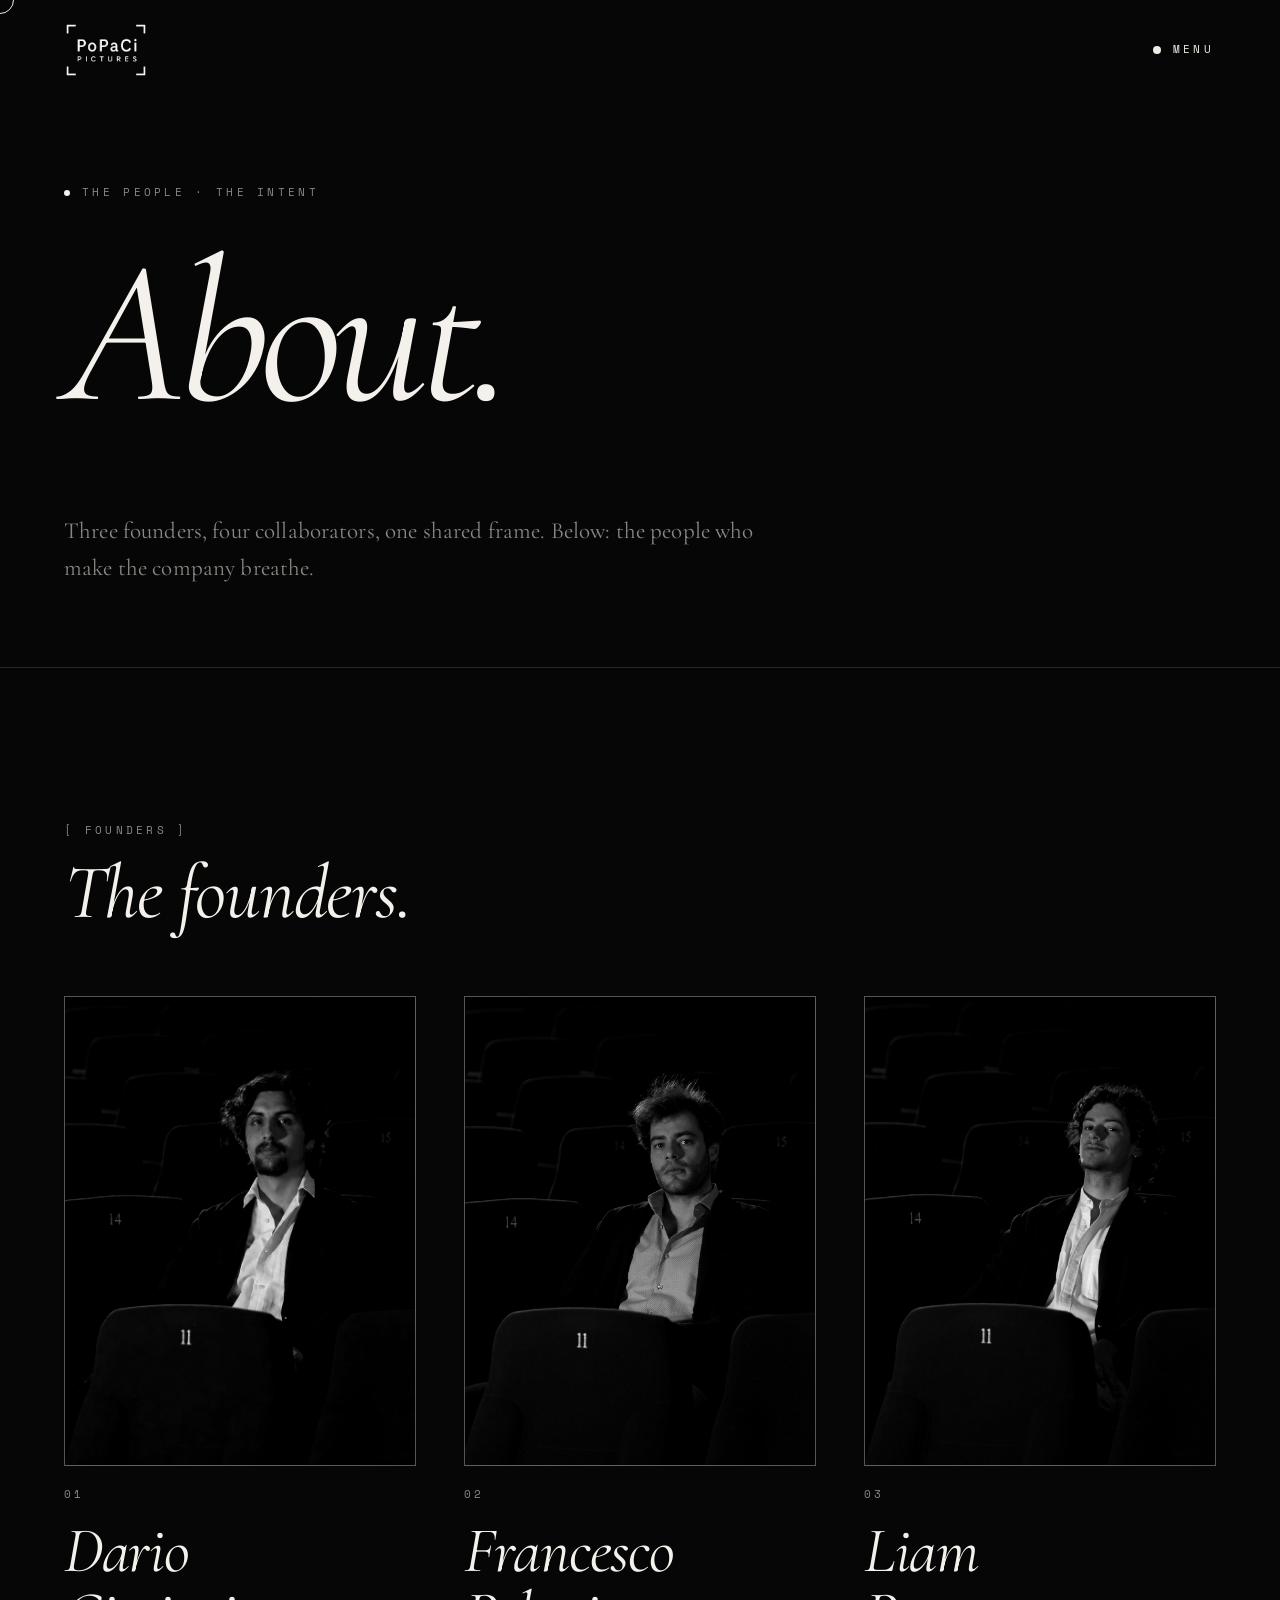
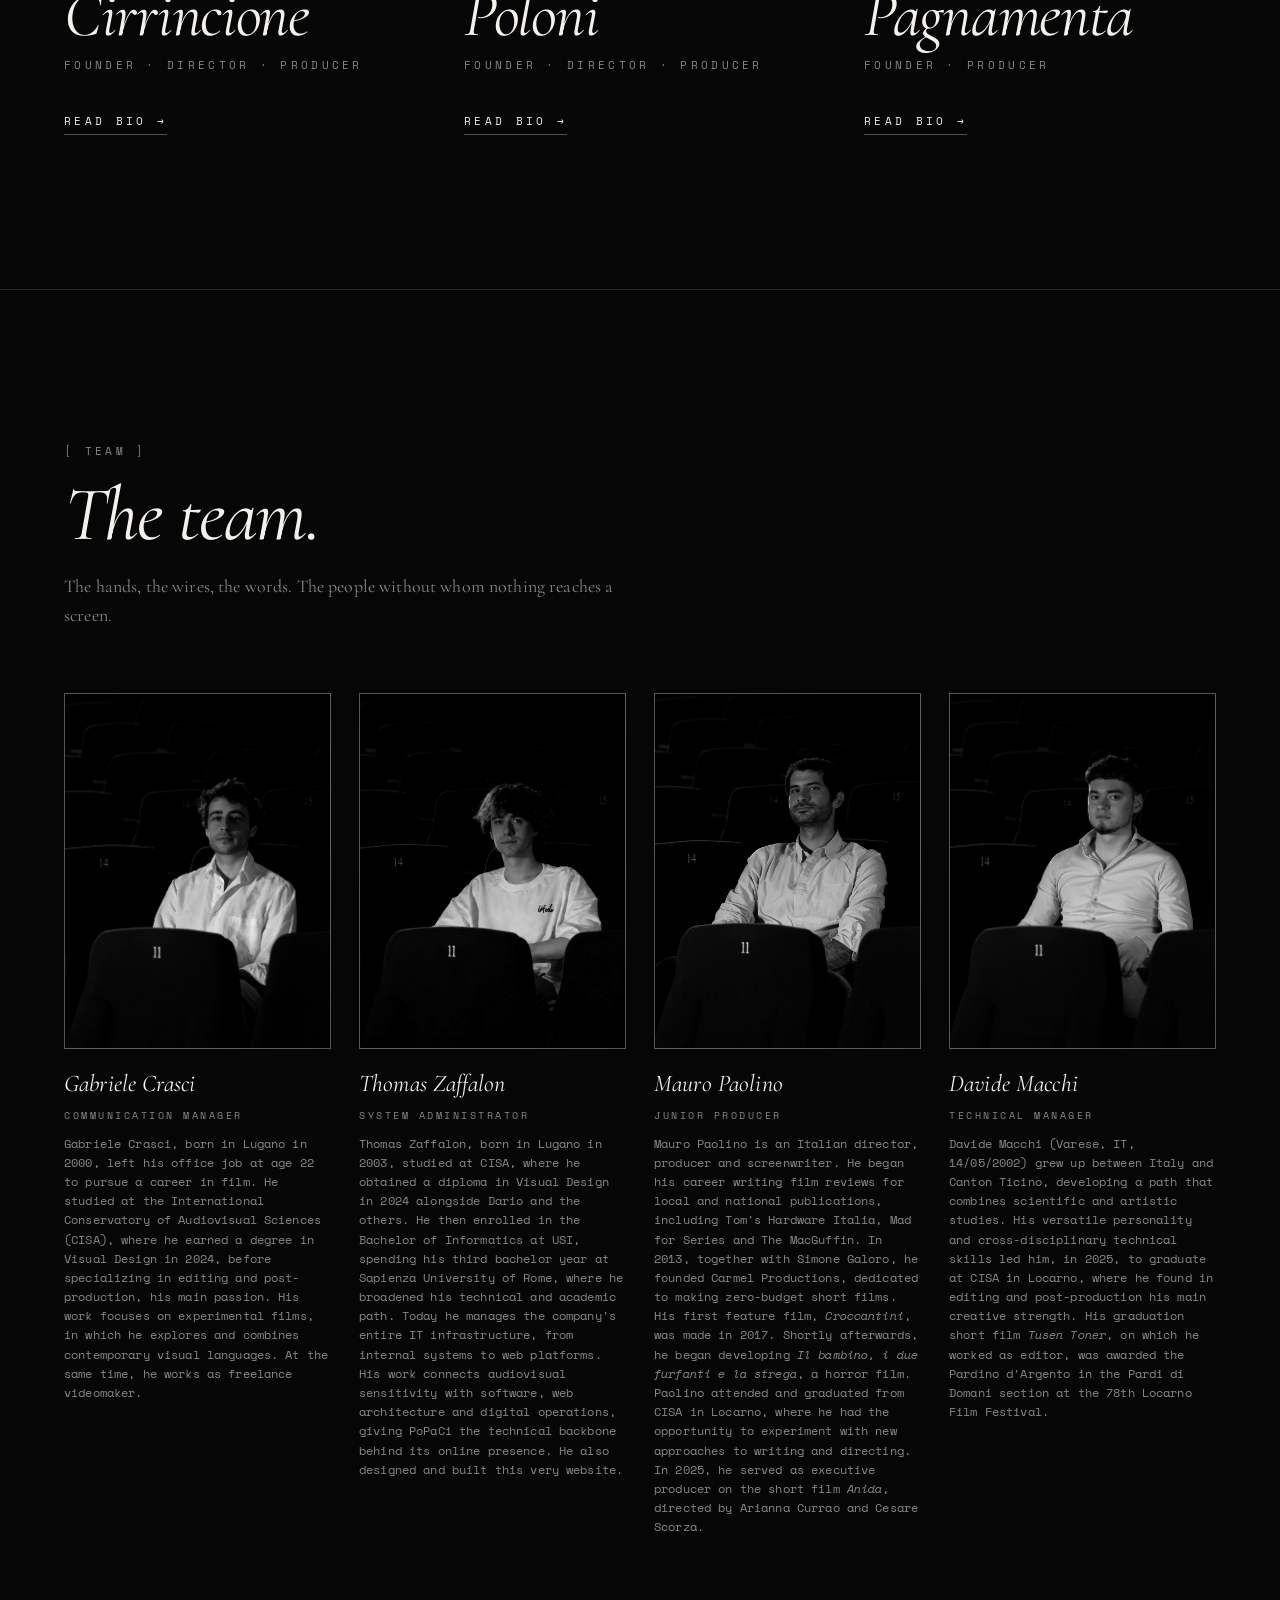
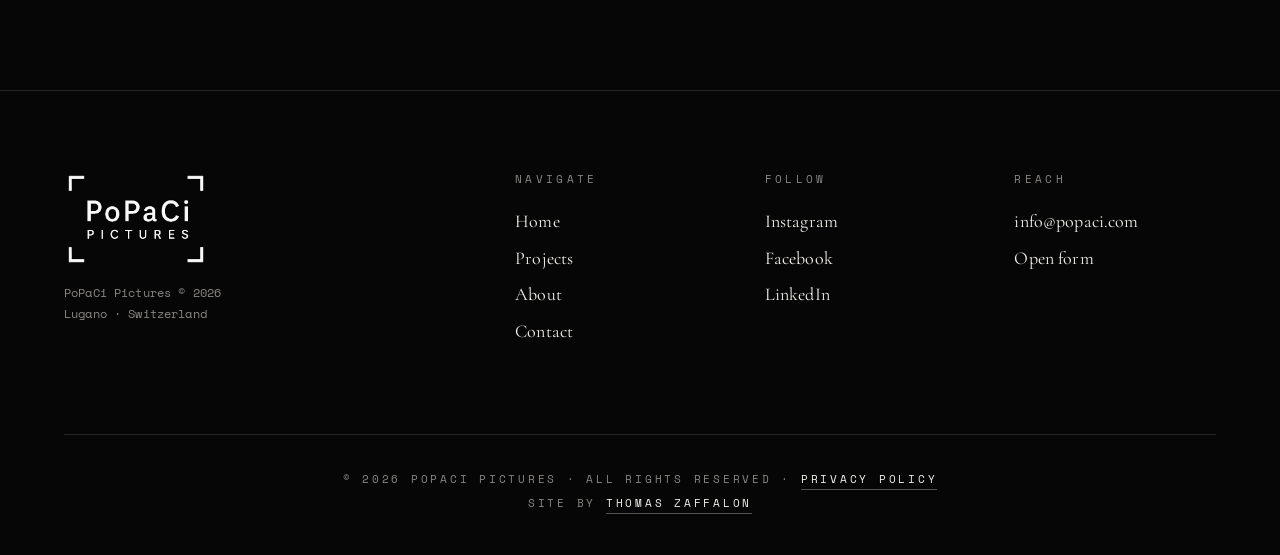
==== commit 2c6d2edc: "added copyright" ====
--- a/about.html
+++ b/about.html
@@ -312,7 +312,7 @@
     <div><p class="footer-h">Follow</p><ul><li><a href="https://www.instagram.com/popaci_pictures?igsh=M2hsNmV0cGVxNXV3" target="_blank" rel="noopener">Instagram</a></li><li><a href="https://www.facebook.com/profile.php?id=61589627325579" target="_blank" rel="noopener">Facebook</a></li><li><a href="https://www.linkedin.com/in/popaci-pictures-62361040b?utm_source=share_via&utm_content=profile&utm_medium=member_ios" target="_blank" rel="noopener">LinkedIn</a></li></ul></div>
     <div><p class="footer-h">Reach</p><ul><li><a href="mailto:info@popaci.com">info@popaci.com</a></li><li><a href="contact.html">Open form</a></li></ul></div>
   </div>
-  <p class="site-credit"><a href="privacy.html">Privacy Policy</a><br>Site by <a href="https://www.tommyzaffa.com" target="_blank" rel="noopener">Thomas Zaffalon</a></p>
+  <p class="site-credit">&copy; 2026 PoPaCi Pictures &middot; All rights reserved &middot; <a href="privacy.html">Privacy Policy</a><br>Site by <a href="https://www.tommyzaffa.com" target="_blank" rel="noopener">Thomas Zaffalon</a></p>
 </footer>
 
 <script src="js/main.js"></script>
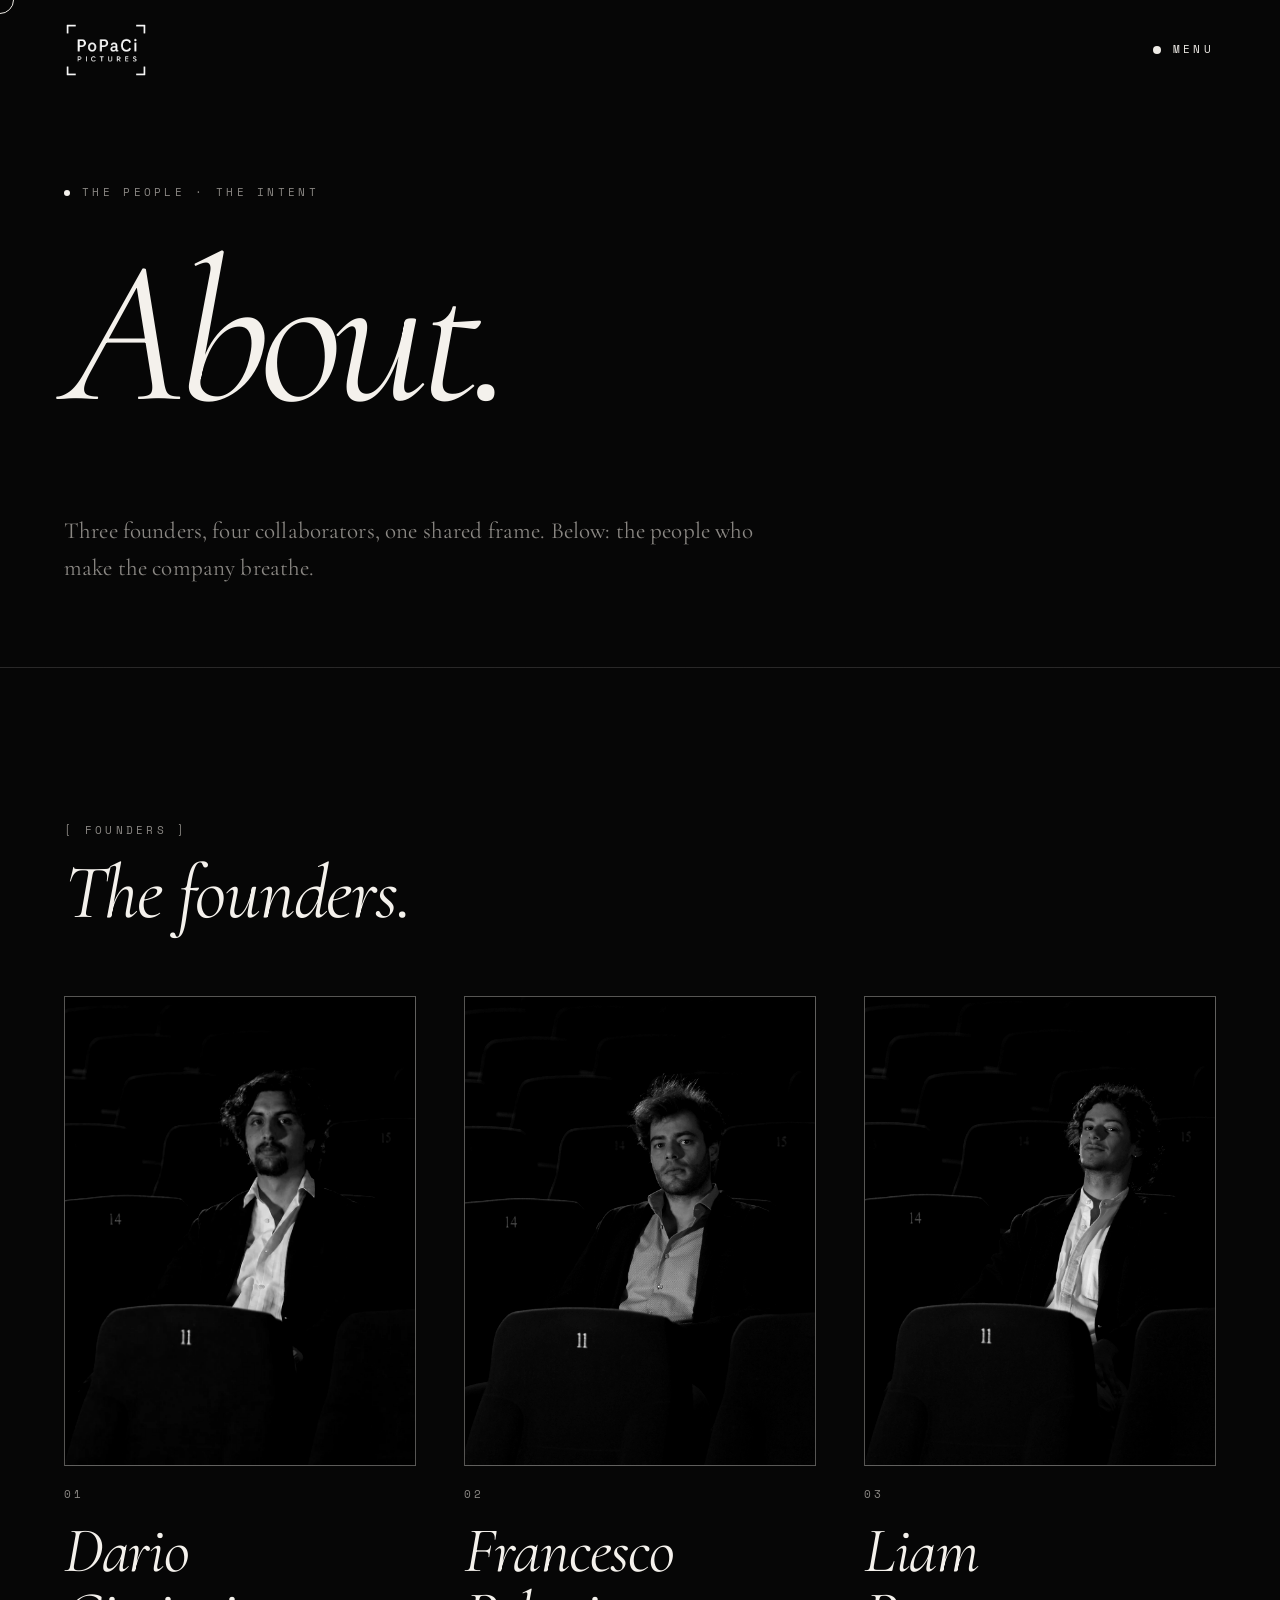
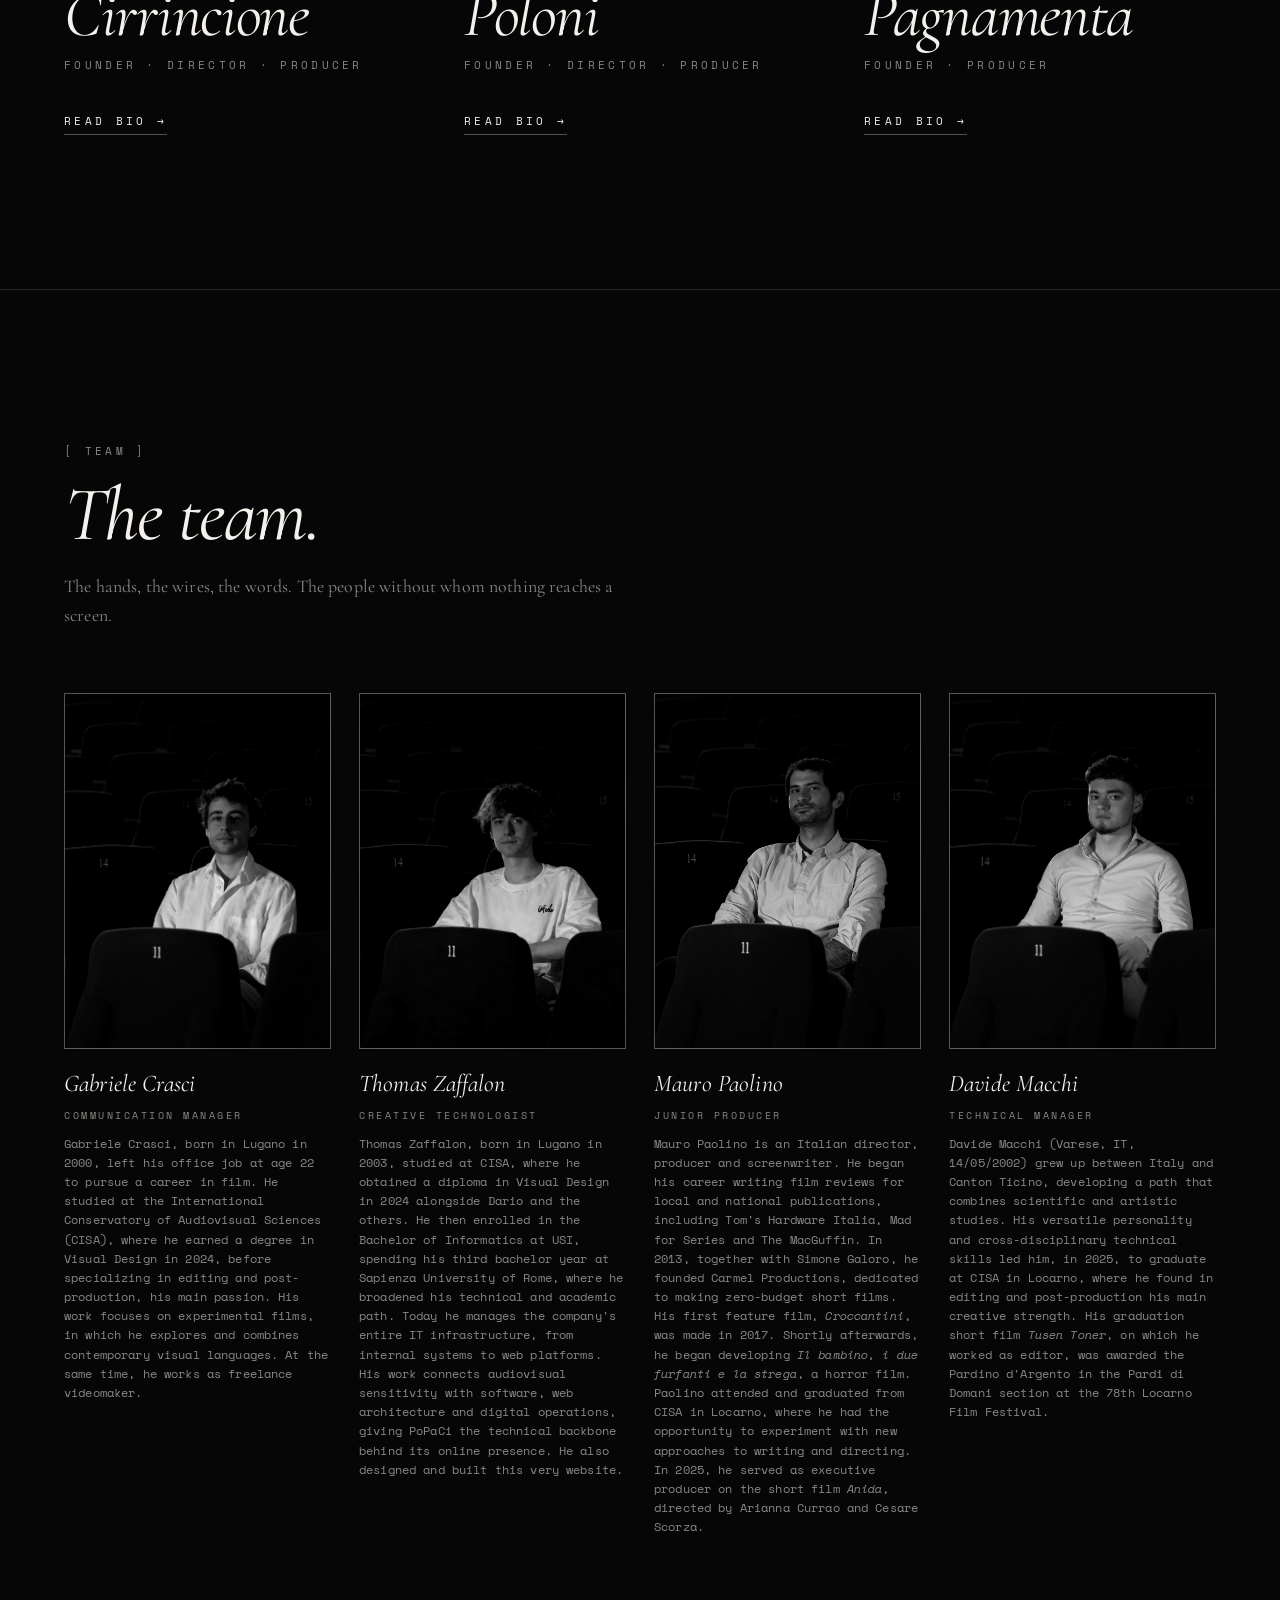
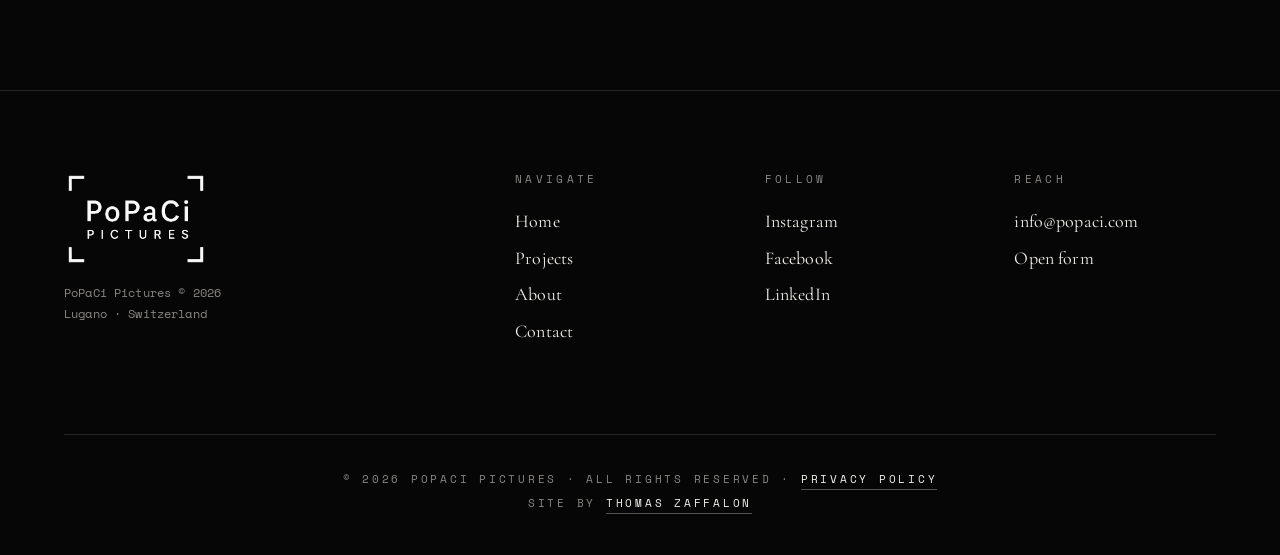
==== commit 88b8505a: "changed thomas'role" ====
--- a/about.html
+++ b/about.html
@@ -264,7 +264,7 @@
       </div>
       <div class="member-info">
         <h4 class="member-name">Thomas Zaffalon</h4>
-        <p class="member-role">System Administrator</p>
+        <p class="member-role">Creative Technologist</p>
         <p class="member-bio">
           Thomas Zaffalon, born in Lugano in 2003, studied at CISA, where he obtained a diploma in Visual Design in 2024 alongside Dario and the others. He then enrolled in the Bachelor of Informatics at USI, spending his third bachelor year at Sapienza University of Rome, where he broadened his technical and academic path.
           Today he manages the company's entire IT infrastructure, from internal systems to web platforms. His work connects audiovisual sensitivity with software, web architecture and digital operations, giving PoPaCi the technical backbone behind its online presence. He also designed and built this very website.
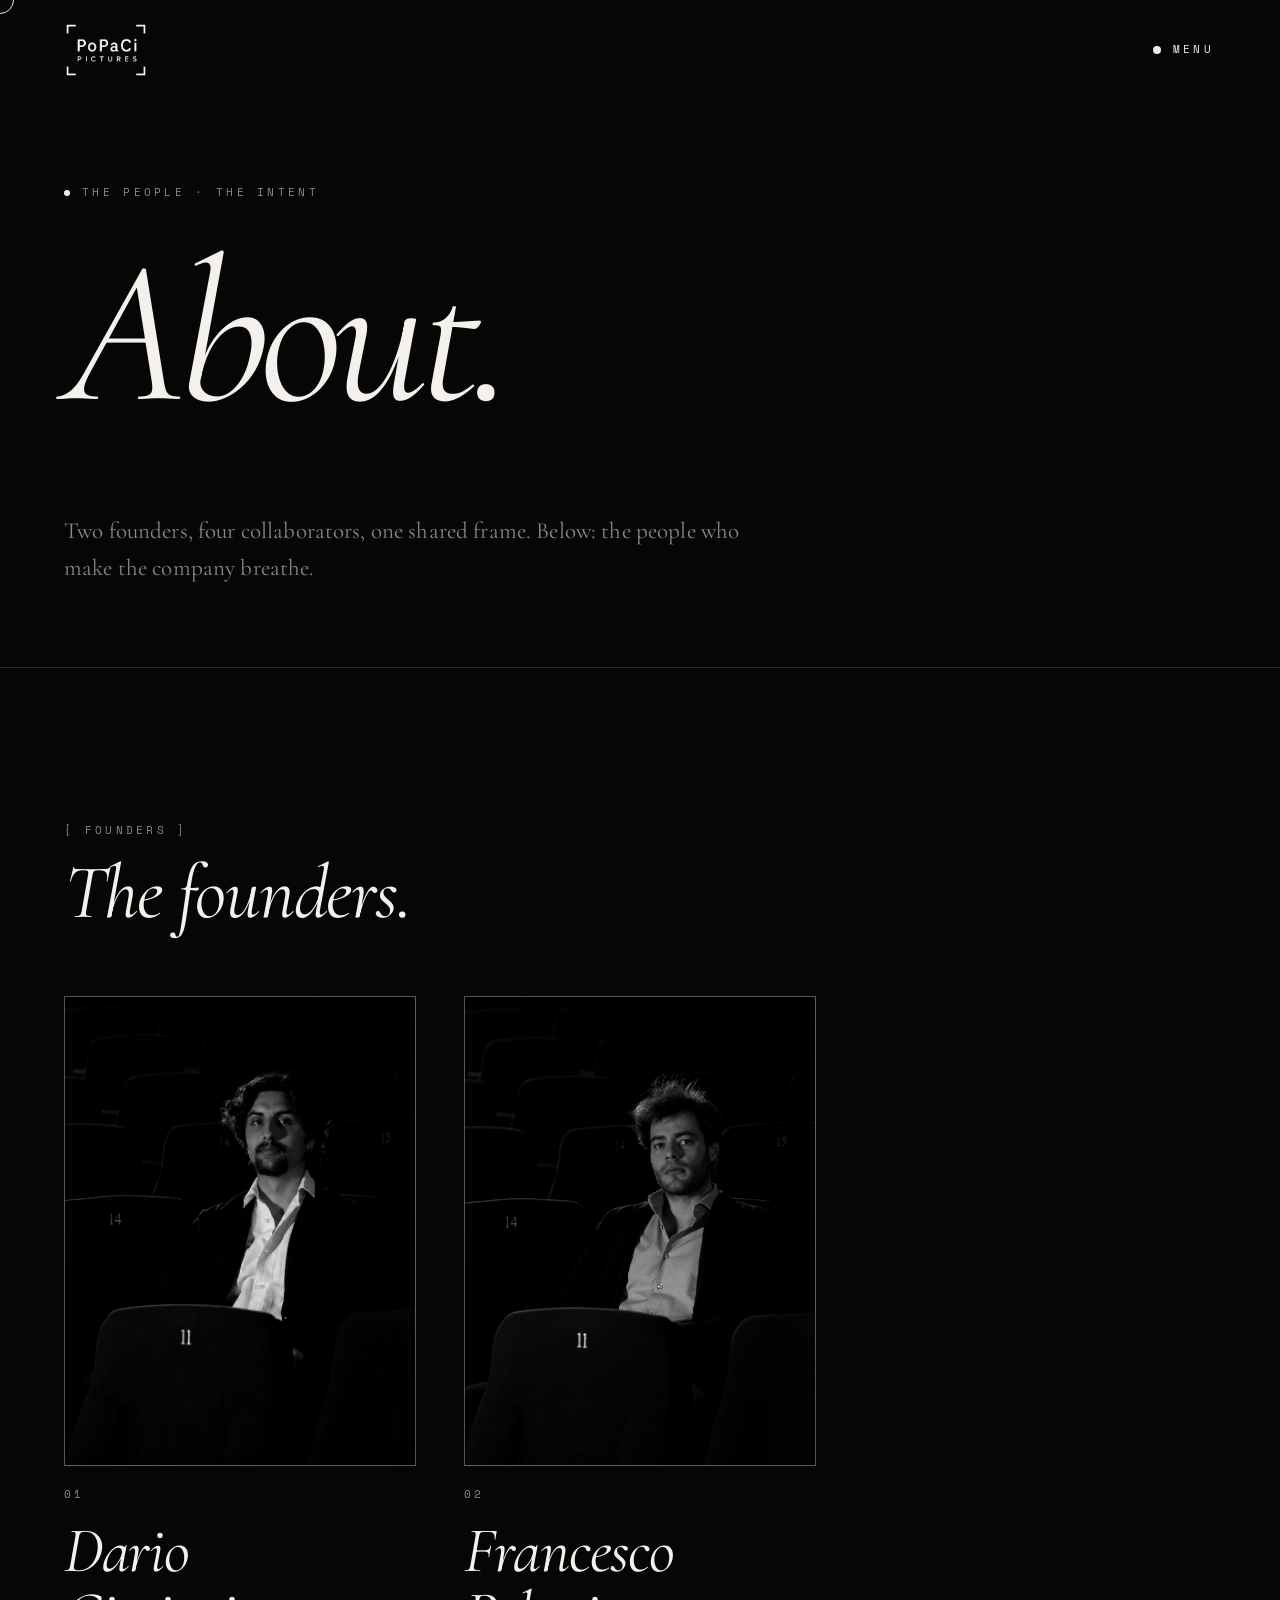
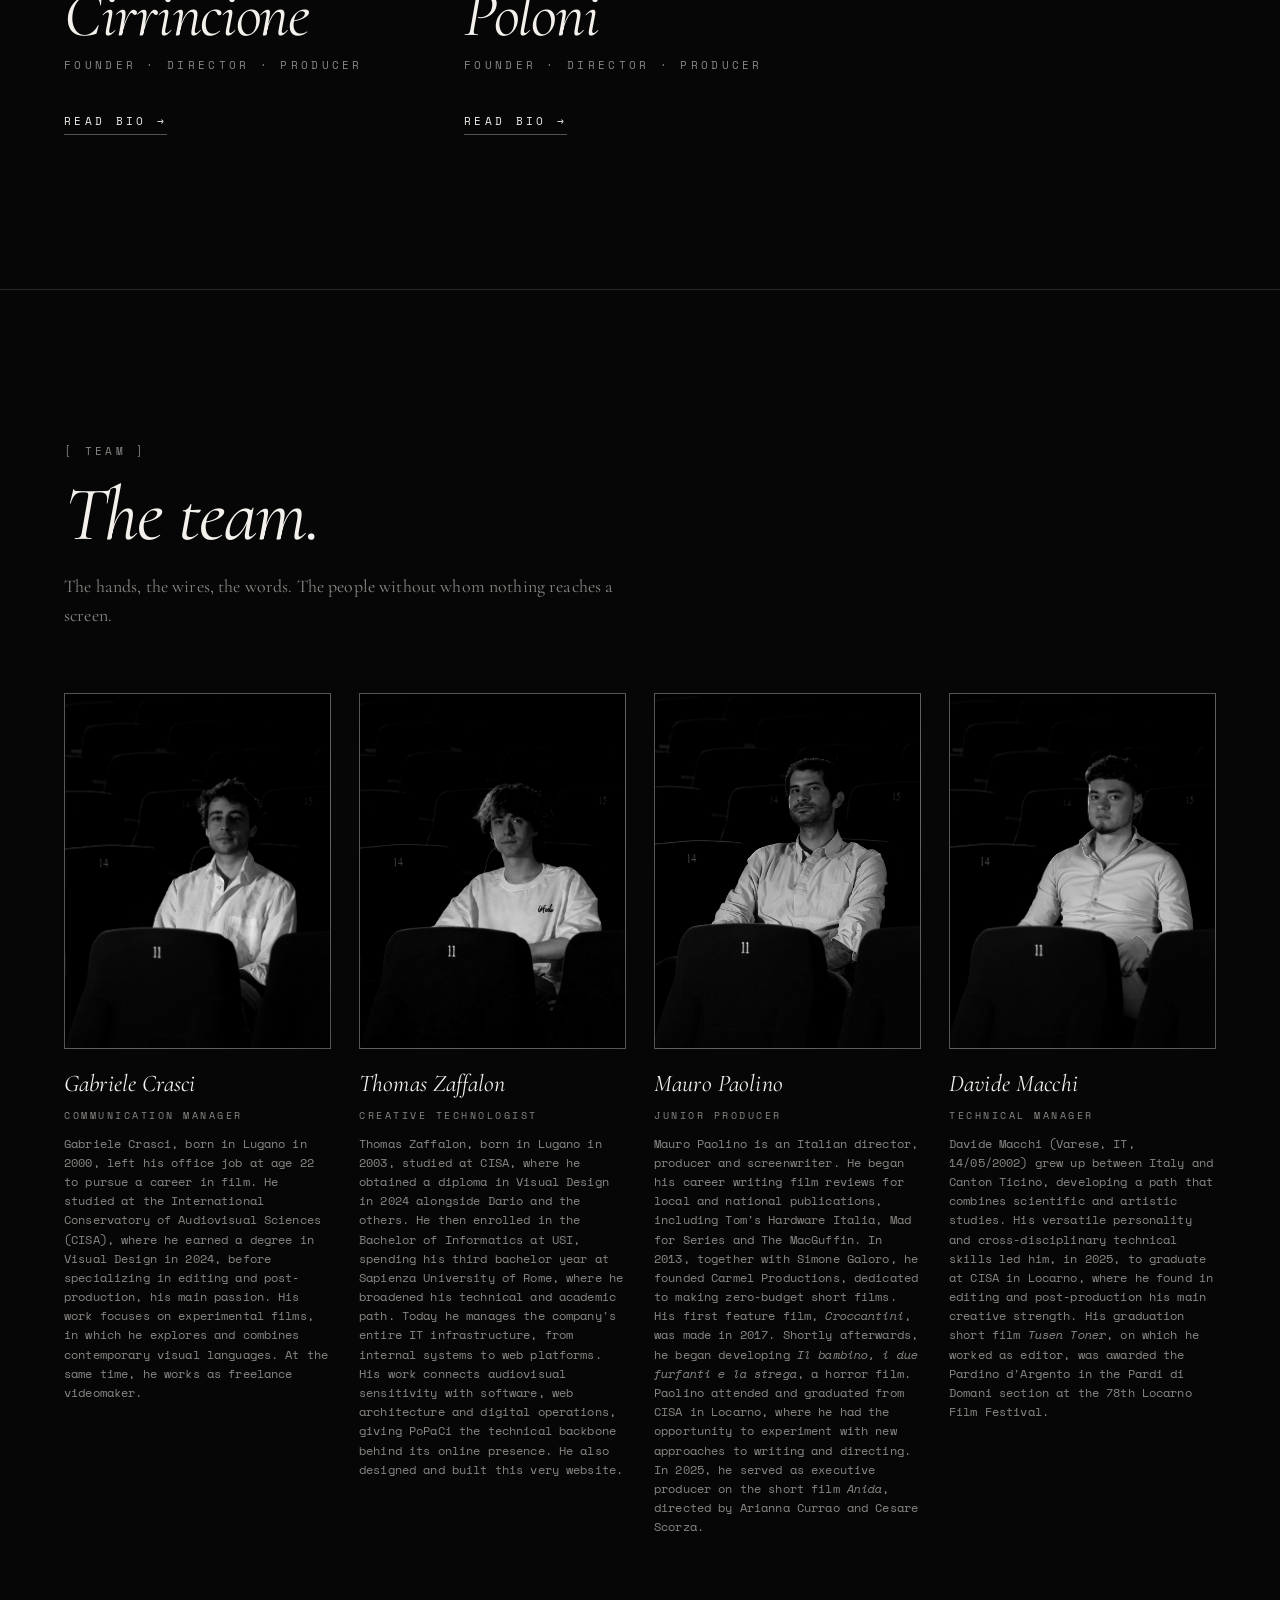
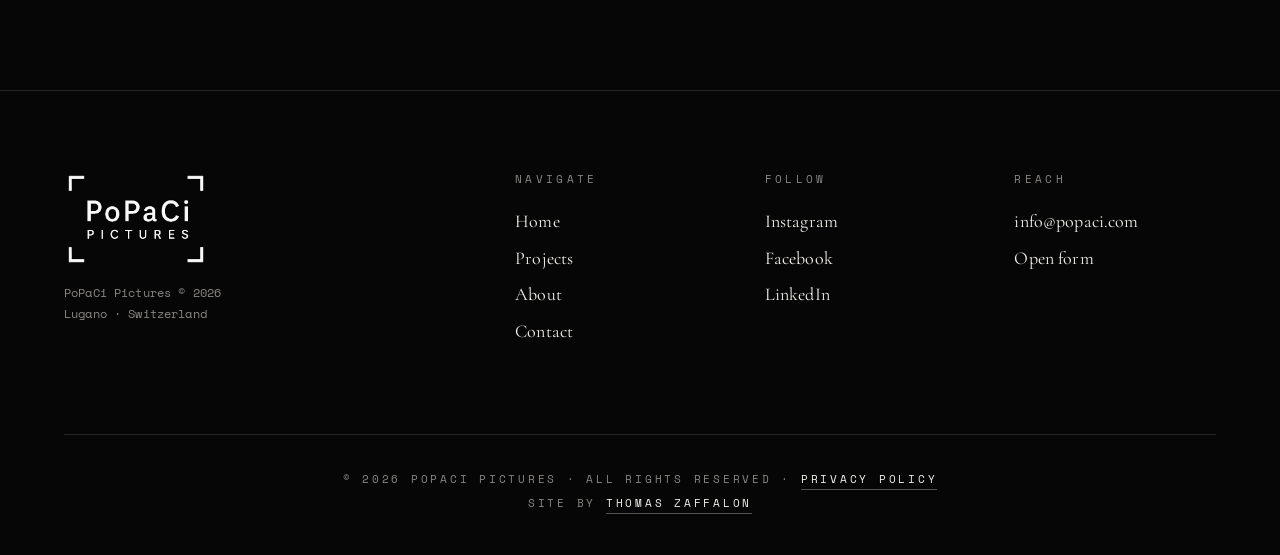
==== commit 66b000d1: "removed liam" ====
--- a/about.html
+++ b/about.html
@@ -7,19 +7,19 @@
 <link rel="preconnect" href="https://fonts.googleapis.com">
 <link rel="preconnect" href="https://fonts.gstatic.com" crossorigin>
 <link href="https://fonts.googleapis.com/css2?family=Cormorant+Garamond:wght@300;400;500;700&family=Space+Mono:wght@400;700&display=swap" rel="stylesheet">
-<meta name="description" content="Meet the founders and team behind PoPaCi Pictures — Dario Cirrincione, Francesco Poloni, Liam Pagnamenta and collaborators, based in Lugano, Switzerland." />
+<meta name="description" content="Meet the founders and team behind PoPaCi Pictures — Dario Cirrincione, Francesco Poloni and collaborators, based in Lugano, Switzerland." />
 <link rel="canonical" href="https://popaci.com/about.html" />
 <meta property="og:type" content="website" />
 <meta property="og:site_name" content="PoPaCi Pictures" />
 <meta property="og:title" content="About — PoPaCi Pictures" />
-<meta property="og:description" content="Meet the founders and team behind PoPaCi Pictures — Dario Cirrincione, Francesco Poloni, Liam Pagnamenta and collaborators, based in Lugano, Switzerland." />
+<meta property="og:description" content="Meet the founders and team behind PoPaCi Pictures — Dario Cirrincione, Francesco Poloni and collaborators, based in Lugano, Switzerland." />
 <meta property="og:url" content="https://popaci.com/about.html" />
 <meta property="og:image" content="https://popaci.com/img/popaci-pictures-team-1.webp" />
 <meta property="og:image:width" content="2200" />
 <meta property="og:image:height" content="1466" />
 <meta name="twitter:card" content="summary_large_image" />
 <meta name="twitter:title" content="About — PoPaCi Pictures" />
-<meta name="twitter:description" content="Meet the founders and team behind PoPaCi Pictures — Dario Cirrincione, Francesco Poloni, Liam Pagnamenta and collaborators, based in Lugano, Switzerland." />
+<meta name="twitter:description" content="Meet the founders and team behind PoPaCi Pictures — Dario Cirrincione, Francesco Poloni and collaborators, based in Lugano, Switzerland." />
 <meta name="twitter:image" content="https://popaci.com/img/popaci-pictures-team-1.webp" />
 <link rel="stylesheet" href="css/style.css" />
 <link rel="icon" type="image/x-icon" href="img/favicons/favicon.ico">
@@ -63,11 +63,6 @@
           "@type": "Person",
           "name": "Francesco Poloni",
           "url": "https://popaci.com/francesco.html"
-        },
-        {
-          "@type": "Person",
-          "name": "Liam Pagnamenta",
-          "url": "https://popaci.com/liam.html"
         }
       ],
       "sameAs": [
@@ -129,32 +124,6 @@
       "worksFor": {
         "@id": "https://popaci.com/#organization"
       }
-    },
-    {
-      "@type": "Person",
-      "@id": "https://popaci.com/liam.html#person",
-      "name": "Liam Pagnamenta",
-      "givenName": "Liam",
-      "familyName": "Pagnamenta",
-      "url": "https://popaci.com/liam.html",
-      "image": "https://popaci.com/img/liam-pagnamenta-1.webp",
-      "jobTitle": "Producer",
-      "birthPlace": {
-        "@type": "Place",
-        "name": "Lugano, Switzerland"
-      },
-      "nationality": {
-        "@type": "Country",
-        "name": "Switzerland"
-      },
-      "alumniOf": {
-        "@type": "EducationalOrganization",
-        "name": "Cantonal School of Commerce",
-        "address": "Bellinzona, Switzerland"
-      },
-      "worksFor": {
-        "@id": "https://popaci.com/#organization"
-      }
     }
   ]
 }
@@ -185,7 +154,7 @@
 <section class="page-hero">
   <p class="kicker"><span class="dot"></span> The people · The intent</p>
   <h1 class="page-title">About.</h1>
-  <p class="page-lede">Three founders, four collaborators, one shared frame. Below: the people who make the company breathe.</p>
+  <p class="page-lede">Two founders, four collaborators, one shared frame. Below: the people who make the company breathe.</p>
 </section>
 
 <!-- FOUNDERS -->
@@ -217,18 +186,6 @@
         <span class="founder-num">02</span>
         <h3 class="founder-name">Francesco Poloni</h3>
         <p class="founder-role">Founder · Director · Producer</p>
-        <span class="founder-link">Read bio &rarr;</span>
-      </div>
-    </a>
-
-    <a class="founder-card" href="liam.html">
-      <div class="founder-portrait">
-        <img src="img/liam-pagnamenta-1.webp" alt="Liam Pagnamenta" loading="lazy">
-      </div>
-      <div class="founder-card-info">
-        <span class="founder-num">03</span>
-        <h3 class="founder-name">Liam Pagnamenta</h3>
-        <p class="founder-role">Founder · Producer</p>
         <span class="founder-link">Read bio &rarr;</span>
       </div>
     </a>
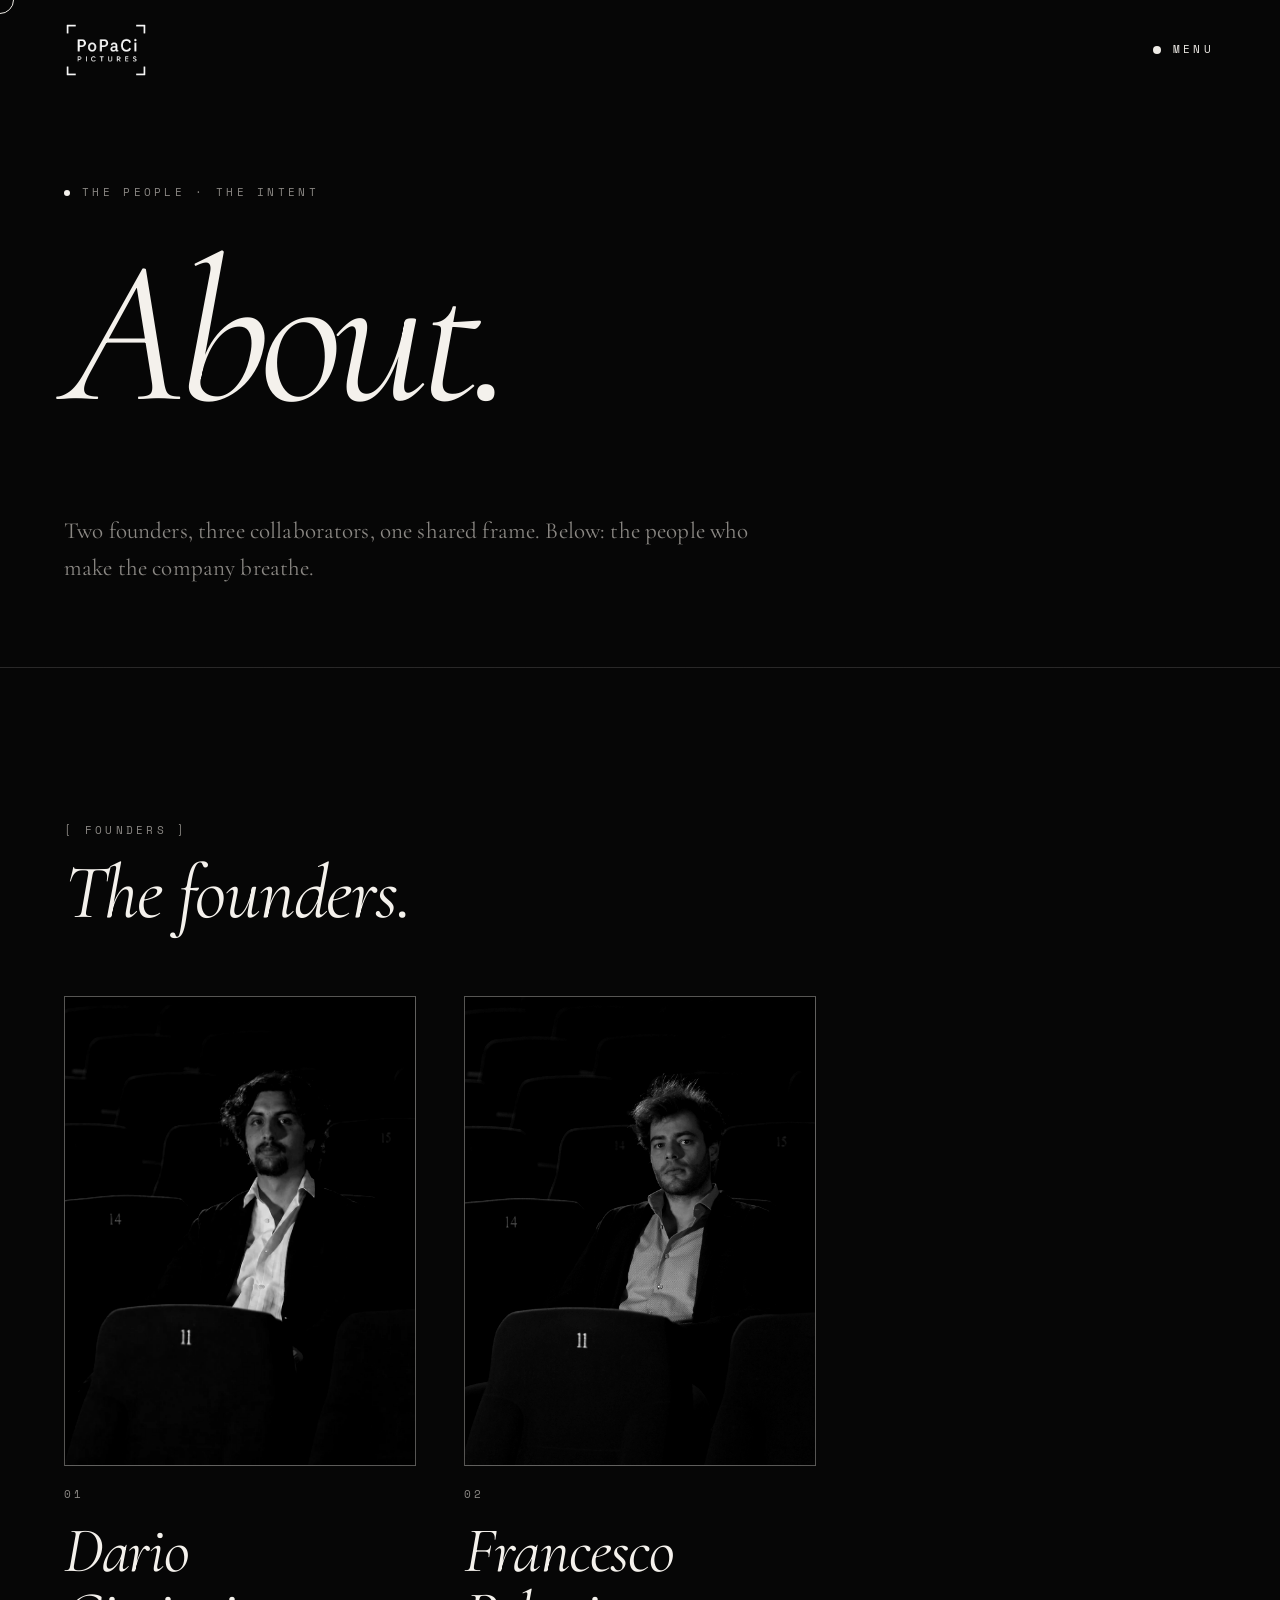
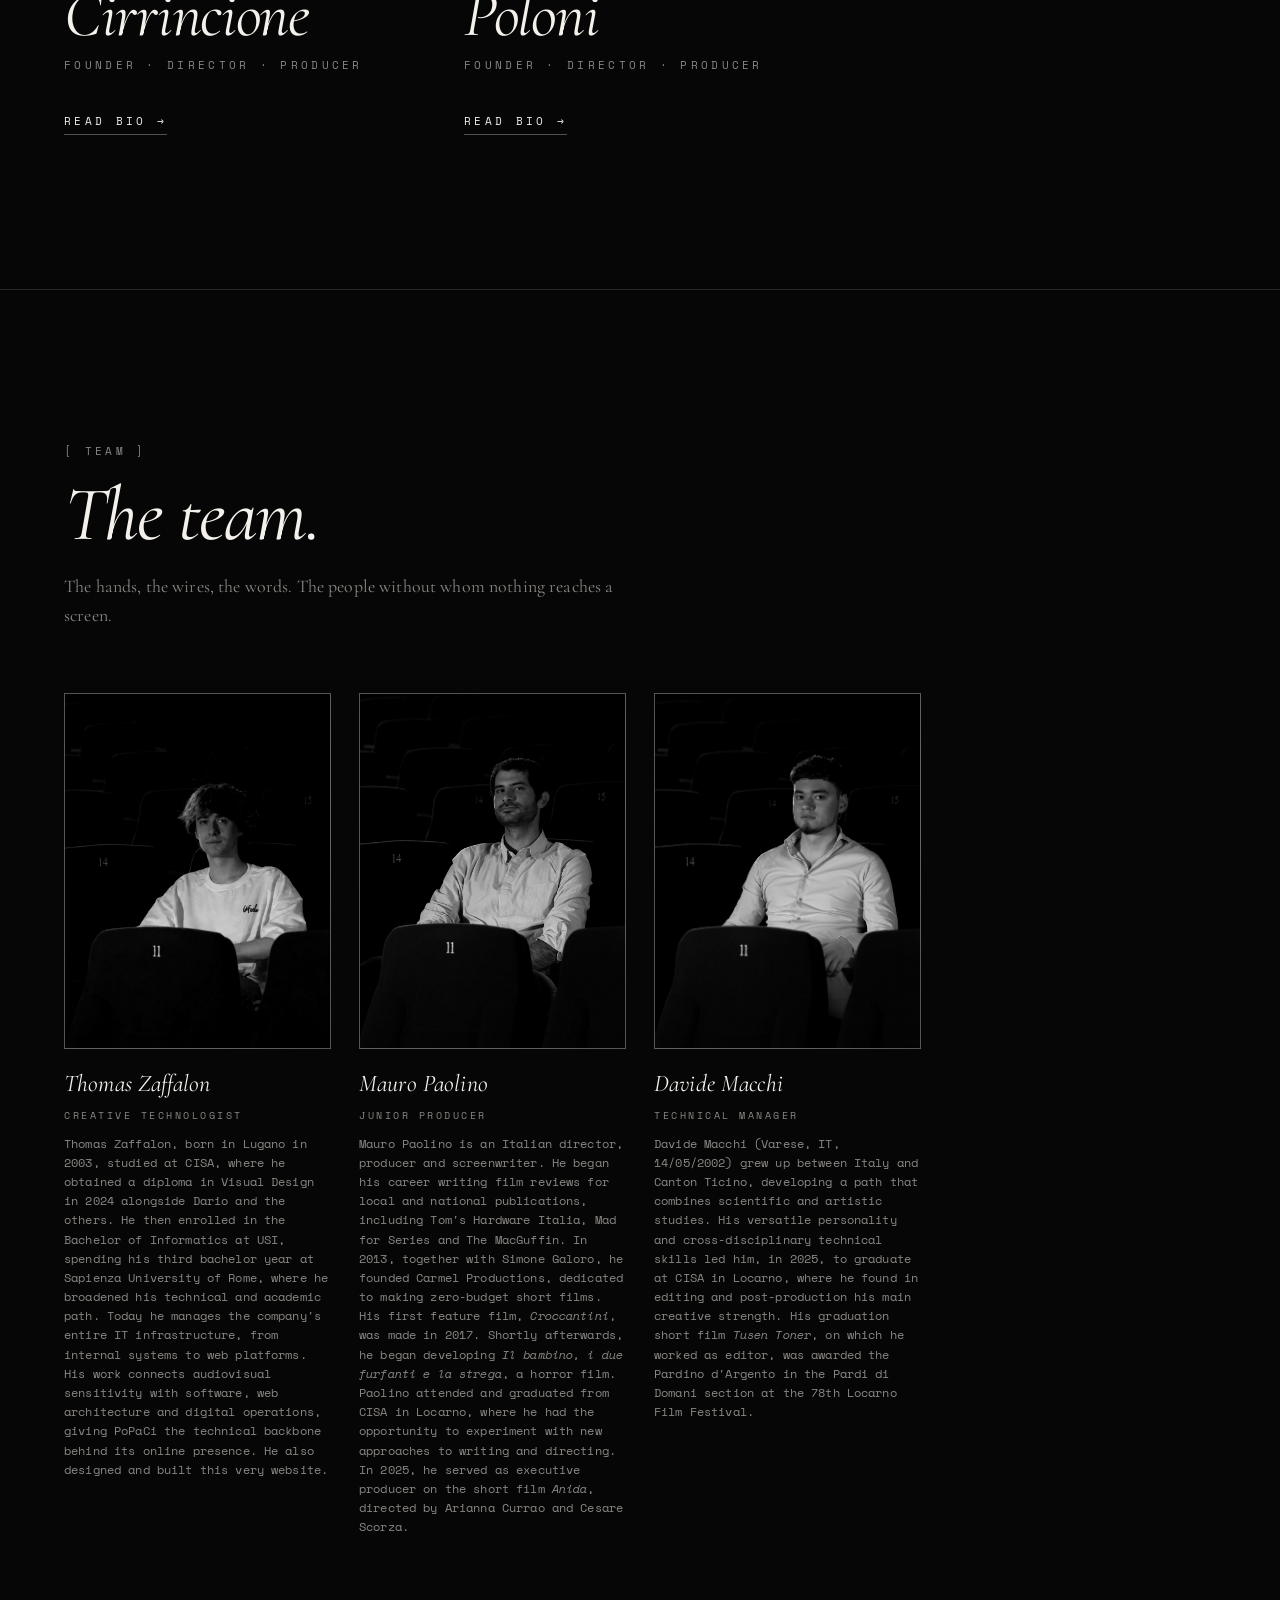
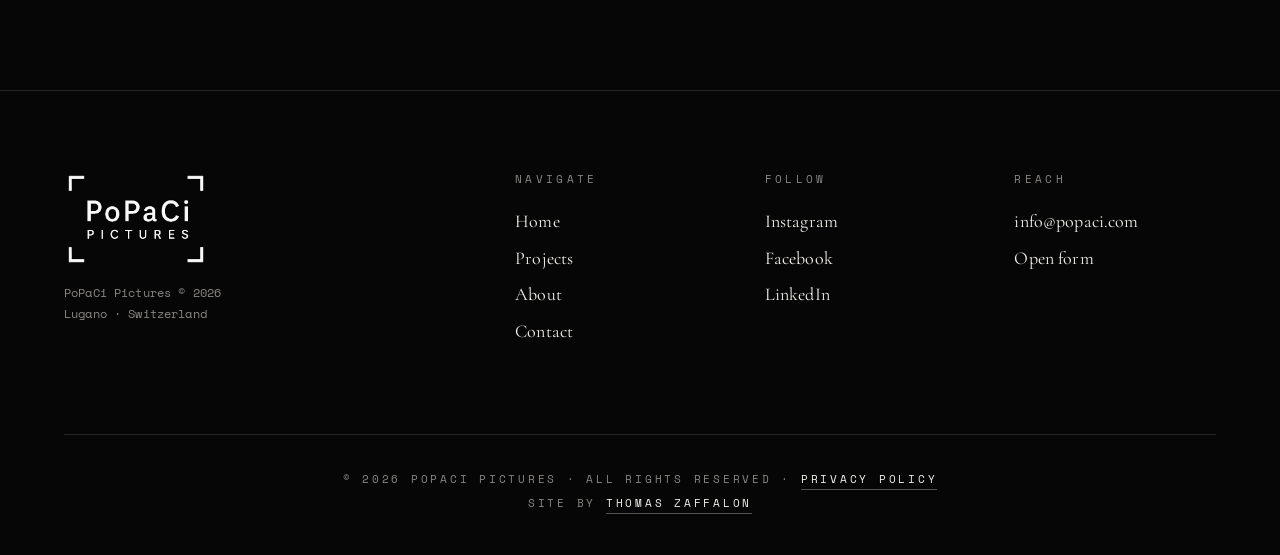
==== commit 6a894c75: "removed gabriele" ====
--- a/about.html
+++ b/about.html
@@ -154,7 +154,7 @@
 <section class="page-hero">
   <p class="kicker"><span class="dot"></span> The people · The intent</p>
   <h1 class="page-title">About.</h1>
-  <p class="page-lede">Two founders, four collaborators, one shared frame. Below: the people who make the company breathe.</p>
+  <p class="page-lede">Two founders, three collaborators, one shared frame. Below: the people who make the company breathe.</p>
 </section>
 
 <!-- FOUNDERS -->
@@ -202,19 +202,6 @@
   </div>
 
   <ul class="team-grid">
-    <li class="member">
-      <div class="member-portrait">
-        <img src="img/gabriele-crasci-3.webp" alt="Gabriele Crasci" loading="lazy">
-      </div>
-      <div class="member-info">
-        <h4 class="member-name">Gabriele Crasci</h4>
-        <p class="member-role">Communication Manager</p>
-        <p class="member-bio">
-          Gabriele Crasci, born in Lugano in 2000, left his office job at age 22 to pursue a career in film. He studied at the International Conservatory of Audiovisual Sciences (CISA), where he earned a degree in Visual Design in 2024, before specializing in editing and post-production, his main passion.
-          His work focuses on experimental films, in which he explores and combines contemporary visual languages. At the same time, he works as freelance videomaker.</p>
-      </div>
-    </li>
-
     <li class="member">
       <div class="member-portrait">
         <img src="img/thomas-zaffalon-4.jpg" alt="Thomas Zaffalon" loading="lazy">
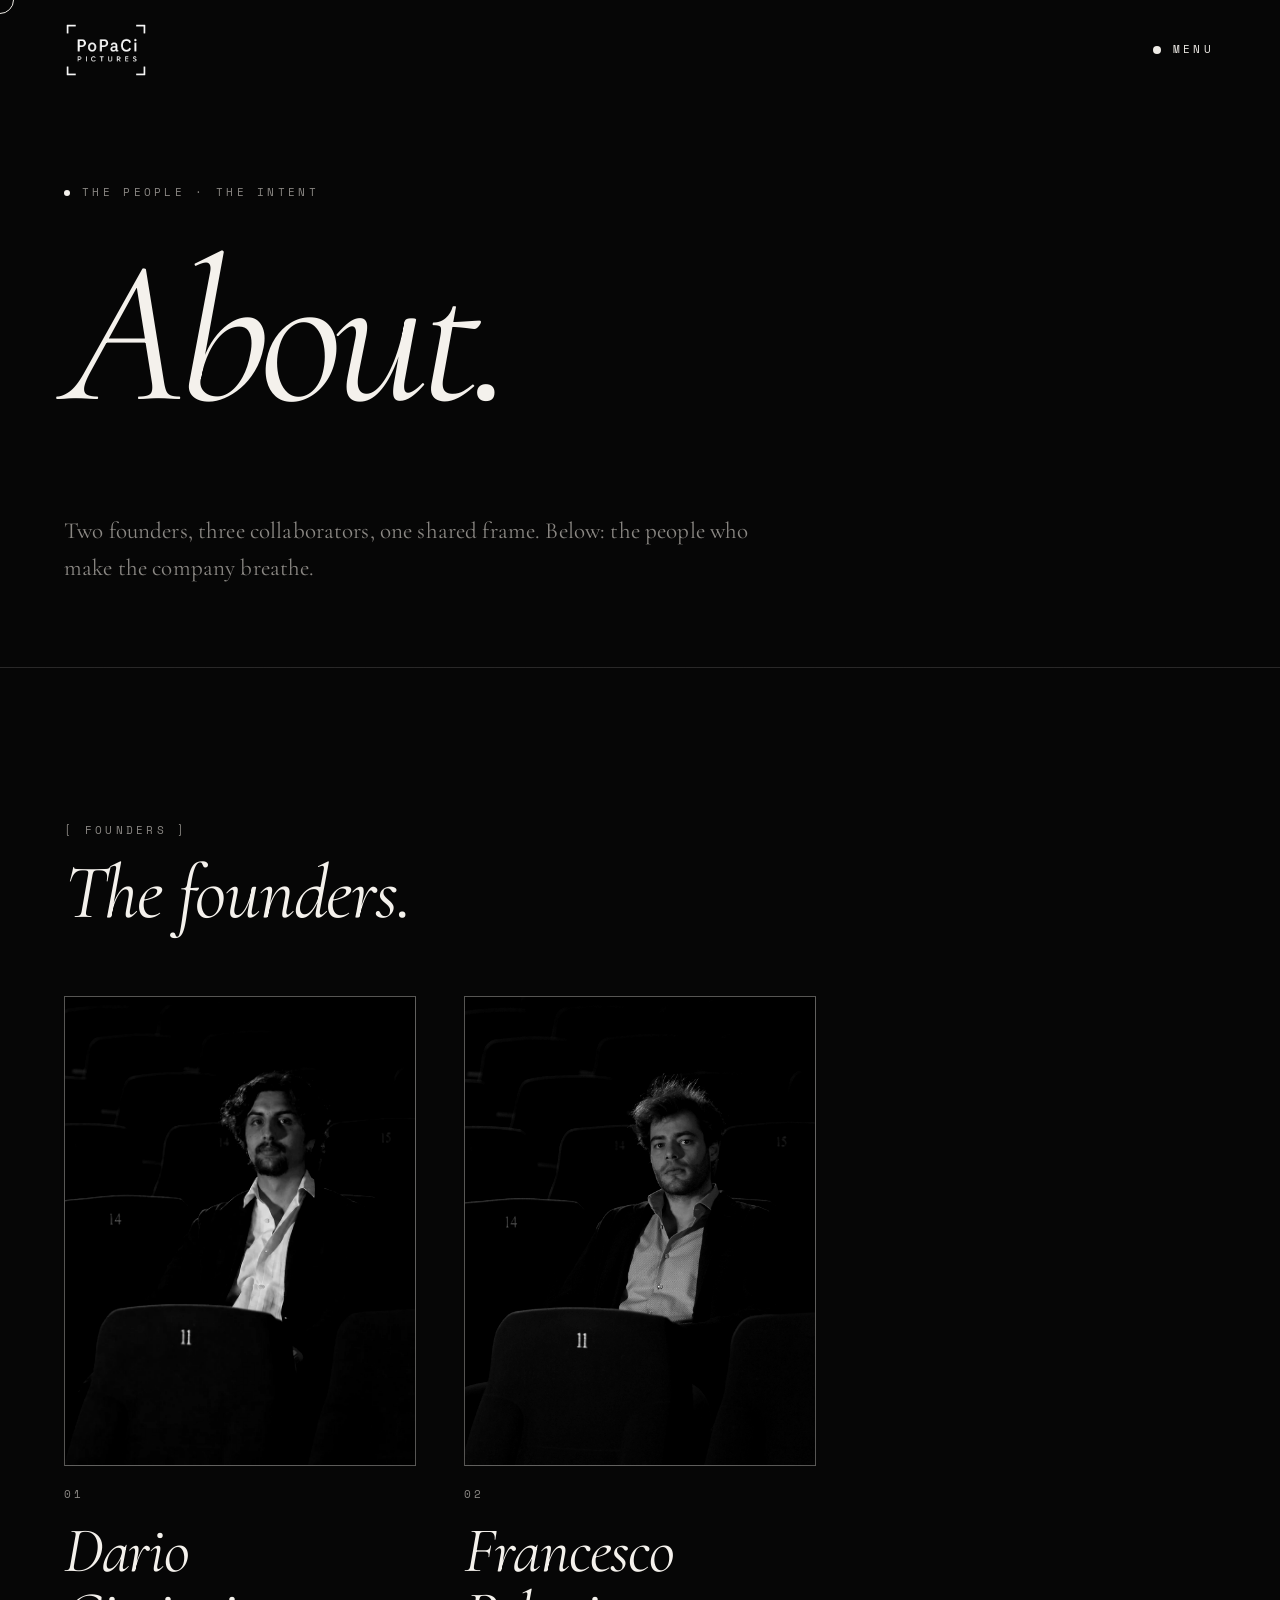
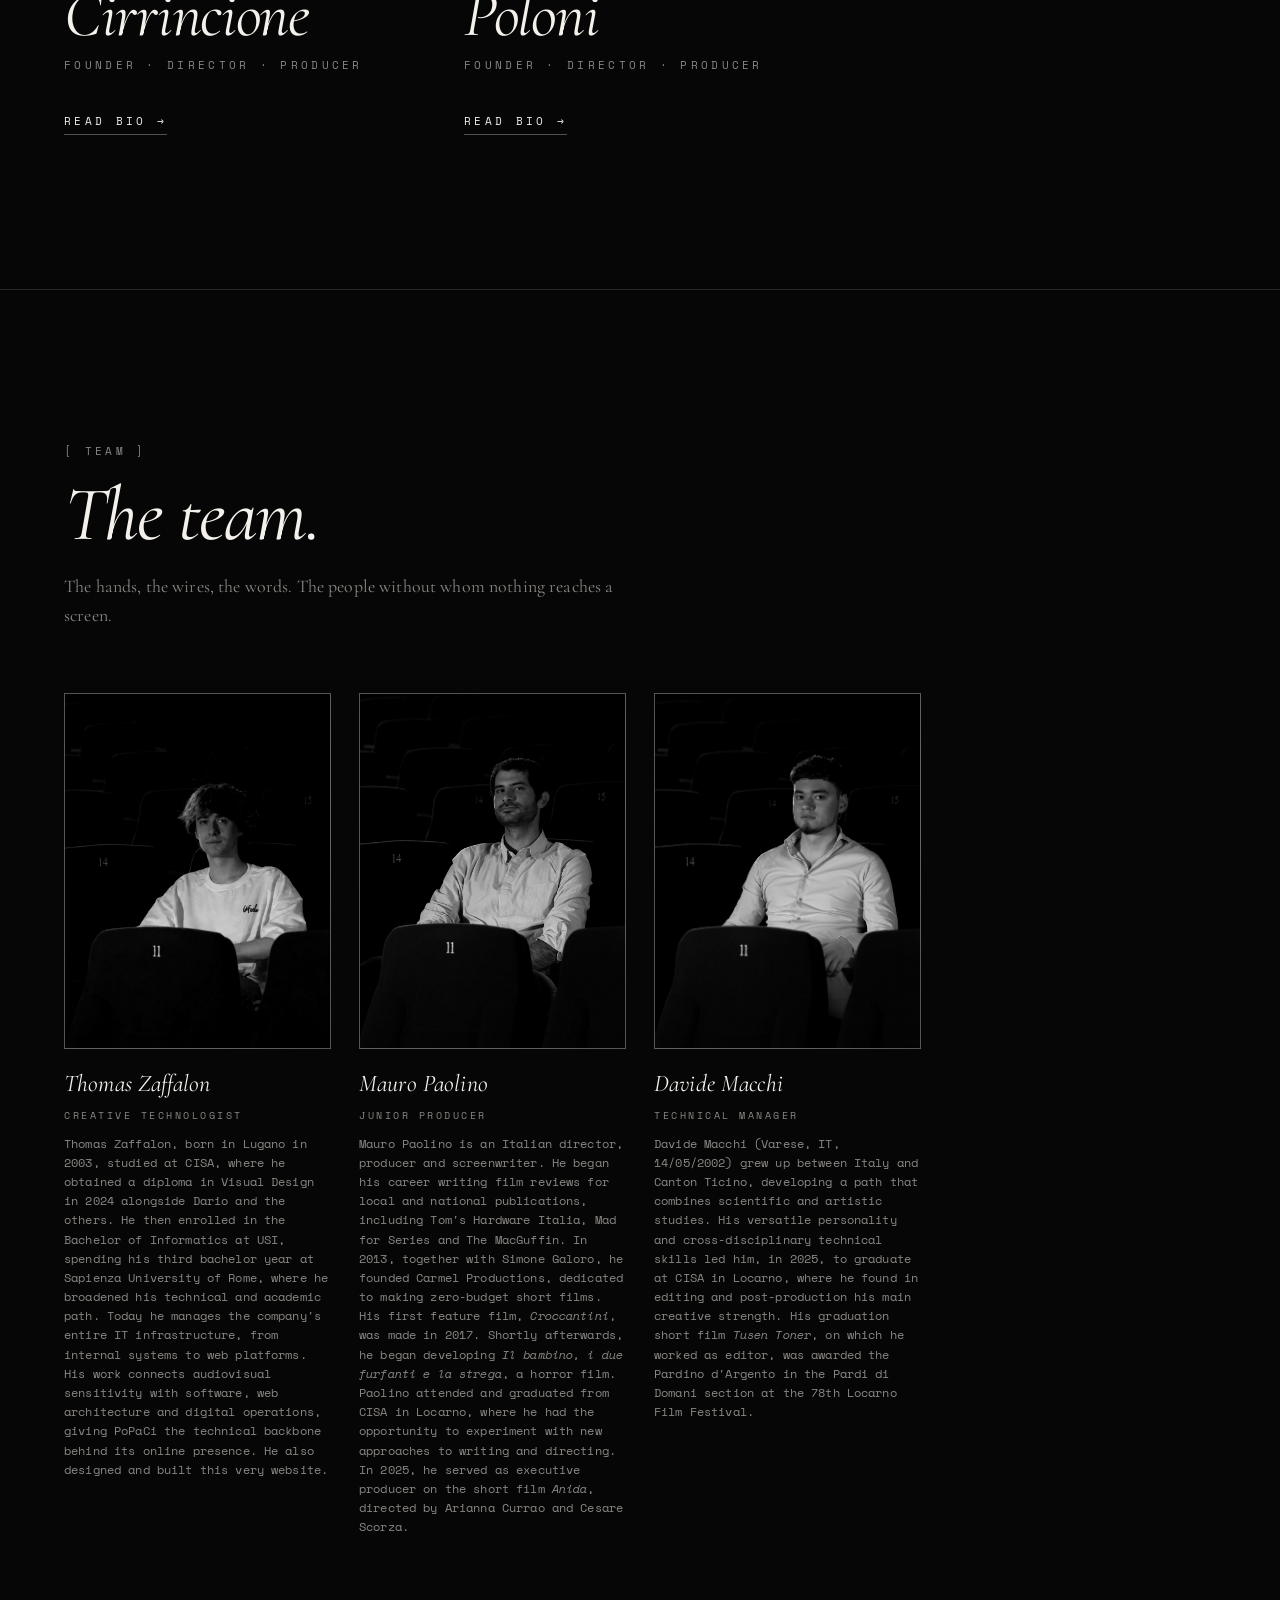
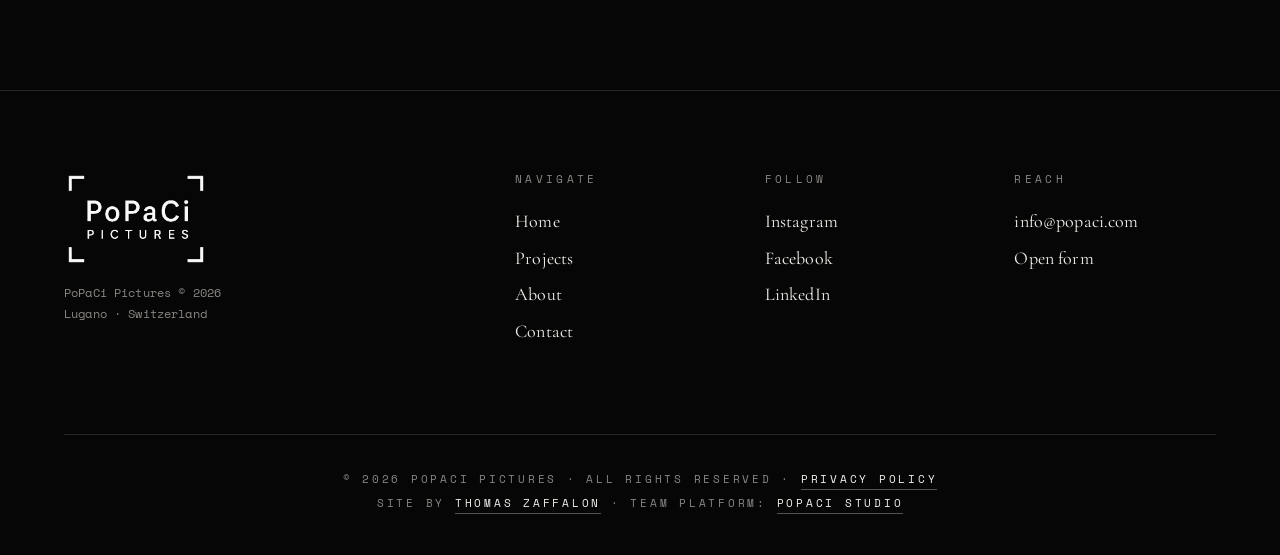
==== commit cfbf0b53: "Add discreet PoPaCi Studio link in footer Adds a "Team platform: PoPaCi Studio" mention linking to s" ====
--- a/about.html
+++ b/about.html
@@ -68,7 +68,7 @@
       "sameAs": [
         "https://www.instagram.com/popaci_pictures",
         "https://www.facebook.com/profile.php?id=61589627325579",
-        "https://www.linkedin.com/in/popaci-pictures-62361040b"
+        "https://linkedin.com/company/popaci"
       ],
       "description": "PoPaCi Pictures is an audiovisual production company based in Ticino, founded on 28 January 2026, specialising in the development and production of short and feature-length films."
     },
@@ -253,10 +253,10 @@
   <div class="footer-grid">
     <div><img src="img/logo_popaci_nero_cropped.png" alt="PoPaCi Pictures" class="footer-logo"><p class="muted">PoPaCi Pictures &copy; <span id="y"></span><br/>Lugano · Switzerland</p></div>
     <div><p class="footer-h">Navigate</p><ul><li><a href="index.html">Home</a></li><li><a href="projects.html">Projects</a></li><li><a href="about.html">About</a></li><li><a href="contact.html">Contact</a></li></ul></div>
-    <div><p class="footer-h">Follow</p><ul><li><a href="https://www.instagram.com/popaci_pictures?igsh=M2hsNmV0cGVxNXV3" target="_blank" rel="noopener">Instagram</a></li><li><a href="https://www.facebook.com/profile.php?id=61589627325579" target="_blank" rel="noopener">Facebook</a></li><li><a href="https://www.linkedin.com/in/popaci-pictures-62361040b?utm_source=share_via&utm_content=profile&utm_medium=member_ios" target="_blank" rel="noopener">LinkedIn</a></li></ul></div>
+    <div><p class="footer-h">Follow</p><ul><li><a href="https://www.instagram.com/popaci_pictures?igsh=M2hsNmV0cGVxNXV3" target="_blank" rel="noopener">Instagram</a></li><li><a href="https://www.facebook.com/profile.php?id=61589627325579" target="_blank" rel="noopener">Facebook</a></li><li><a href="https://linkedin.com/company/popaci" target="_blank" rel="noopener">LinkedIn</a></li></ul></div>
     <div><p class="footer-h">Reach</p><ul><li><a href="mailto:info@popaci.com">info@popaci.com</a></li><li><a href="contact.html">Open form</a></li></ul></div>
   </div>
-  <p class="site-credit">&copy; 2026 PoPaCi Pictures &middot; All rights reserved &middot; <a href="privacy.html">Privacy Policy</a><br>Site by <a href="https://www.tommyzaffa.com" target="_blank" rel="noopener">Thomas Zaffalon</a></p>
+  <p class="site-credit">&copy; 2026 PoPaCi Pictures &middot; All rights reserved &middot; <a href="privacy.html">Privacy Policy</a><br>Site by <a href="https://www.tommyzaffa.com" target="_blank" rel="noopener">Thomas Zaffalon</a> &middot; Team platform: <a href="https://studio.popaci.com" target="_blank" rel="noopener">PoPaCi Studio</a></p>
 </footer>
 
 <script src="js/main.js"></script>
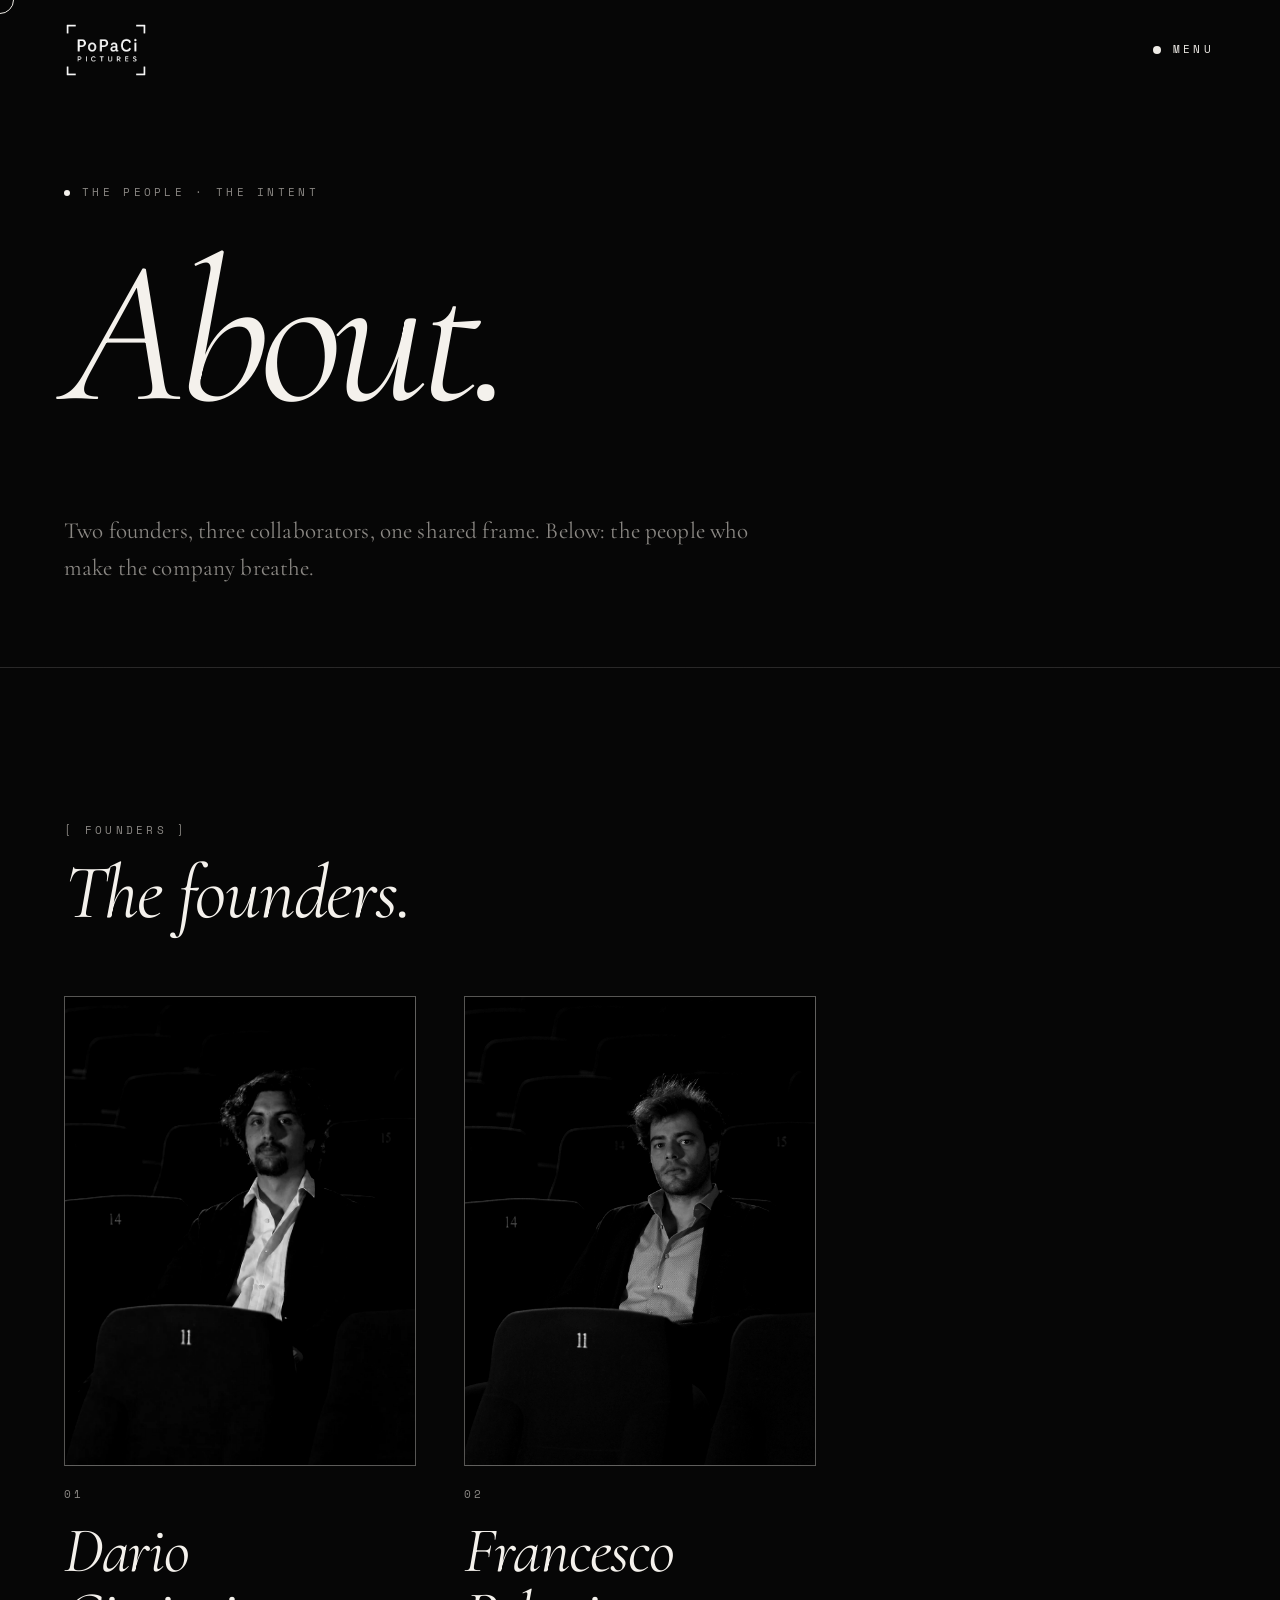
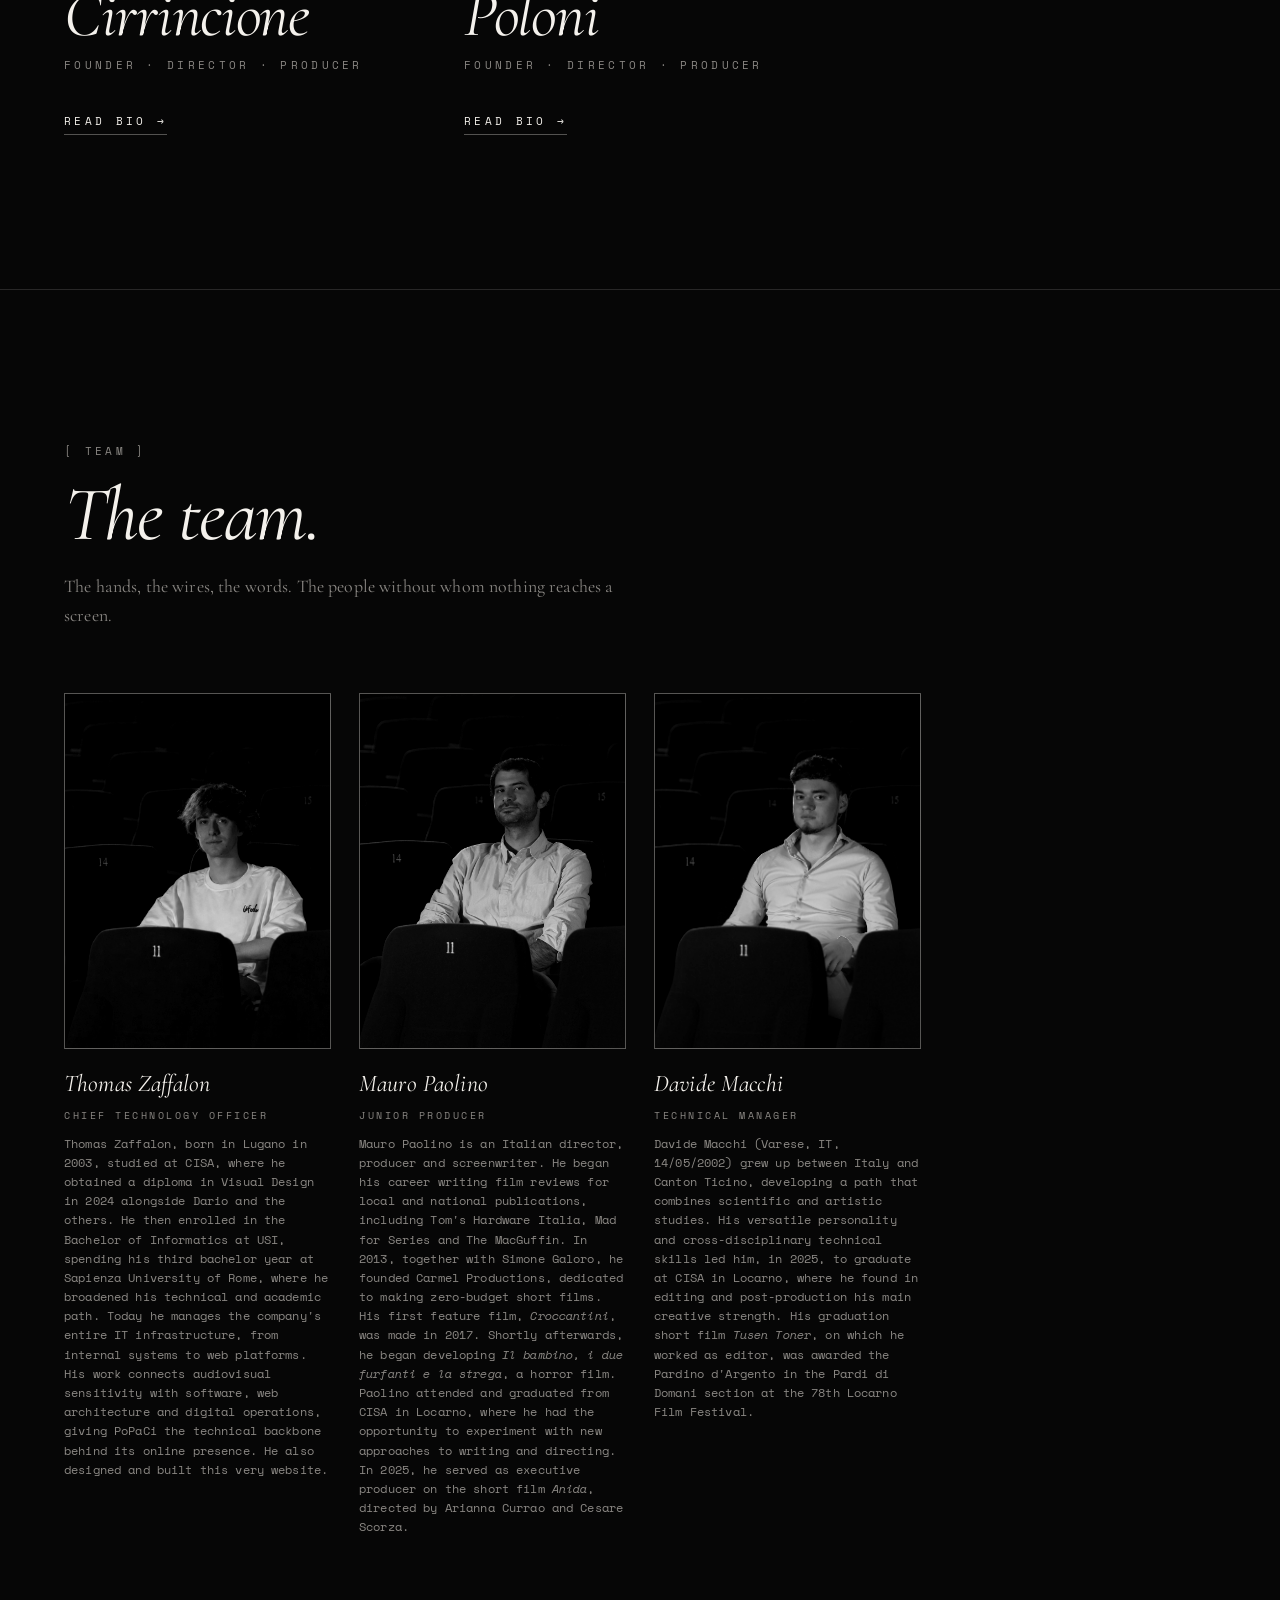
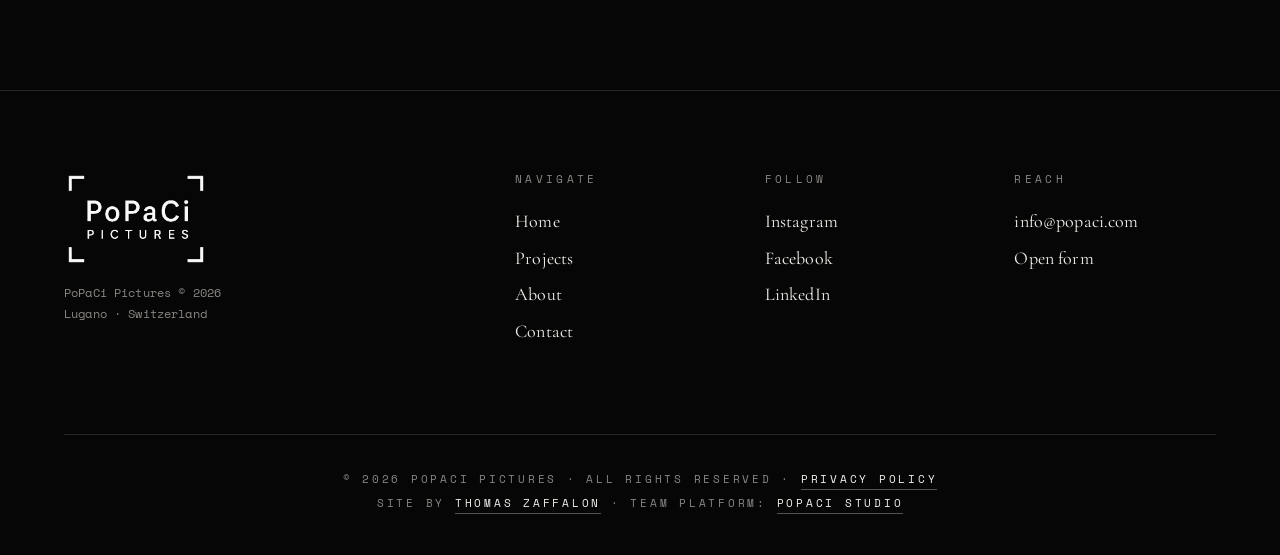
==== commit cff0114b: "Aggiorna i ruoli di Thomas Zaffalon: CTO in PoPaCi, Creative Technologist nella direzione del festiv" ====
--- a/about.html
+++ b/about.html
@@ -208,7 +208,7 @@
       </div>
       <div class="member-info">
         <h4 class="member-name">Thomas Zaffalon</h4>
-        <p class="member-role">Creative Technologist</p>
+        <p class="member-role">Chief Technology Officer</p>
         <p class="member-bio">
           Thomas Zaffalon, born in Lugano in 2003, studied at CISA, where he obtained a diploma in Visual Design in 2024 alongside Dario and the others. He then enrolled in the Bachelor of Informatics at USI, spending his third bachelor year at Sapienza University of Rome, where he broadened his technical and academic path.
           Today he manages the company's entire IT infrastructure, from internal systems to web platforms. His work connects audiovisual sensitivity with software, web architecture and digital operations, giving PoPaCi the technical backbone behind its online presence. He also designed and built this very website.
